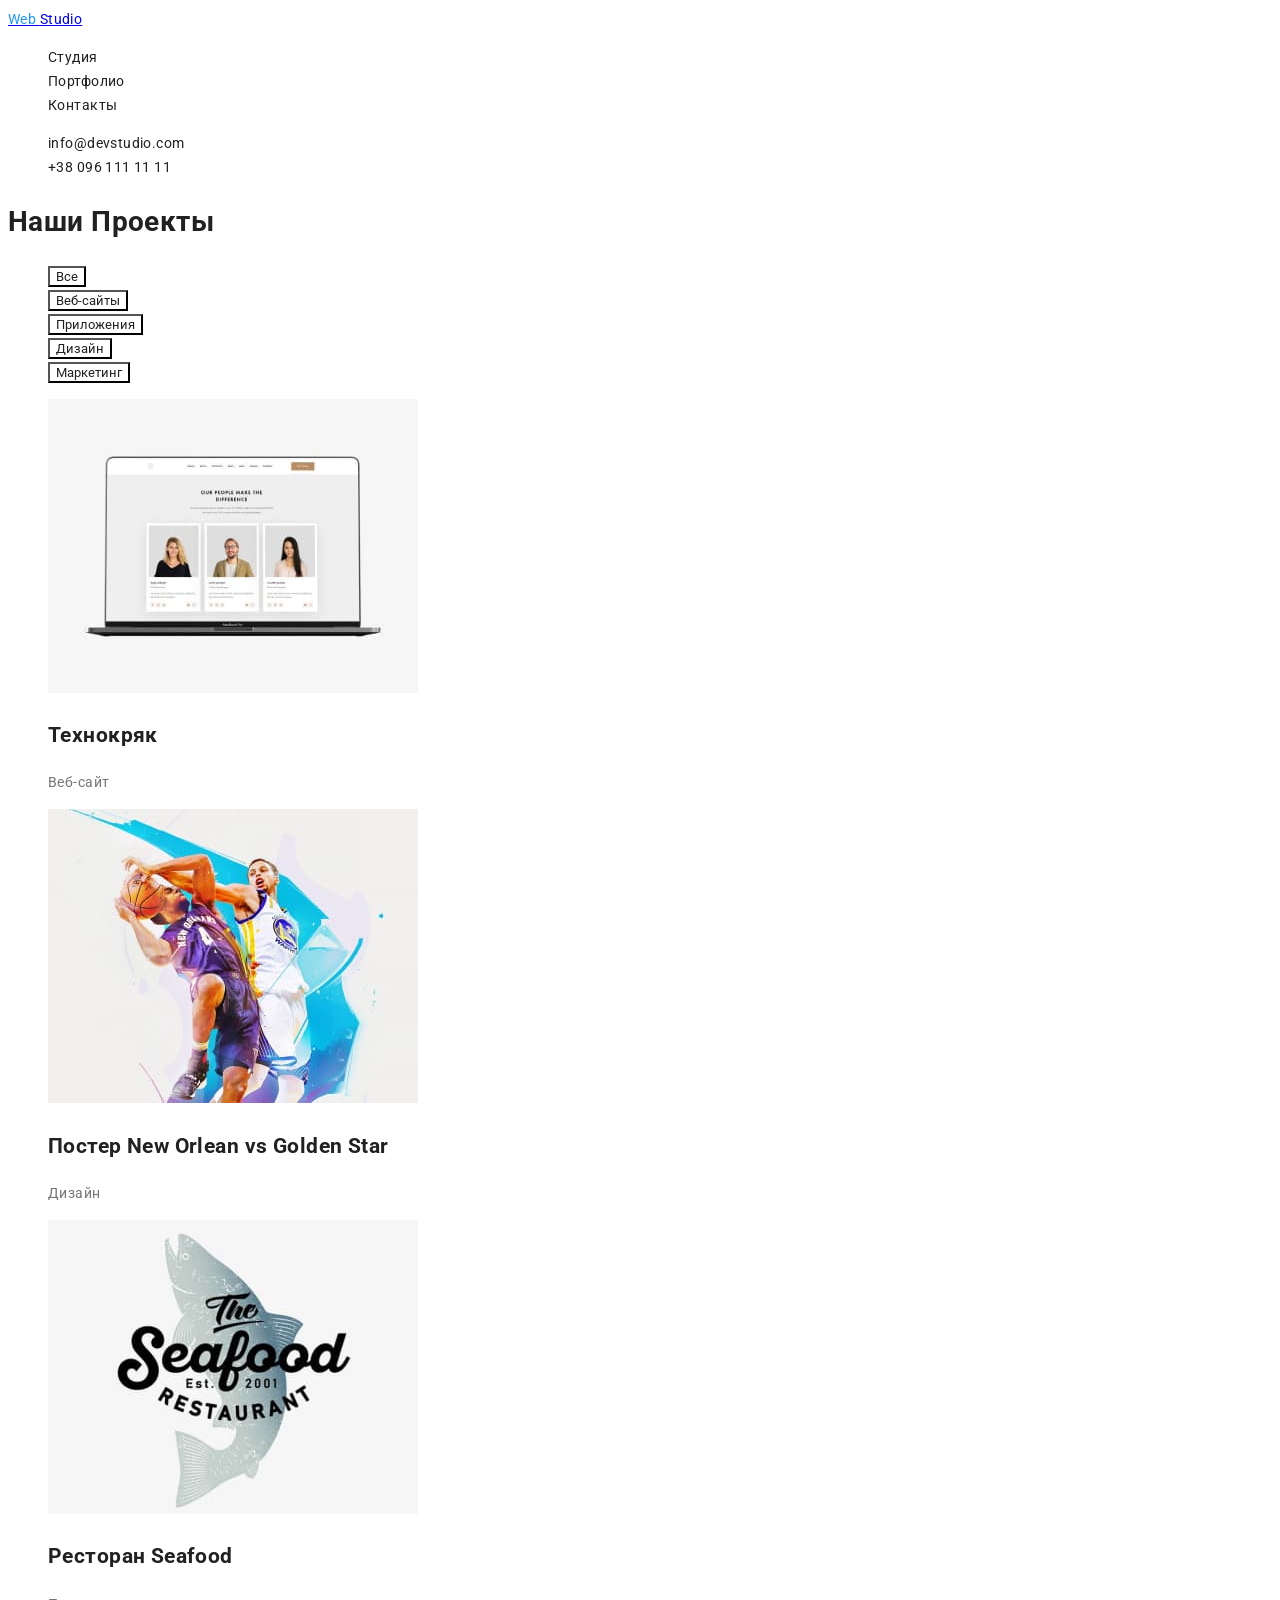
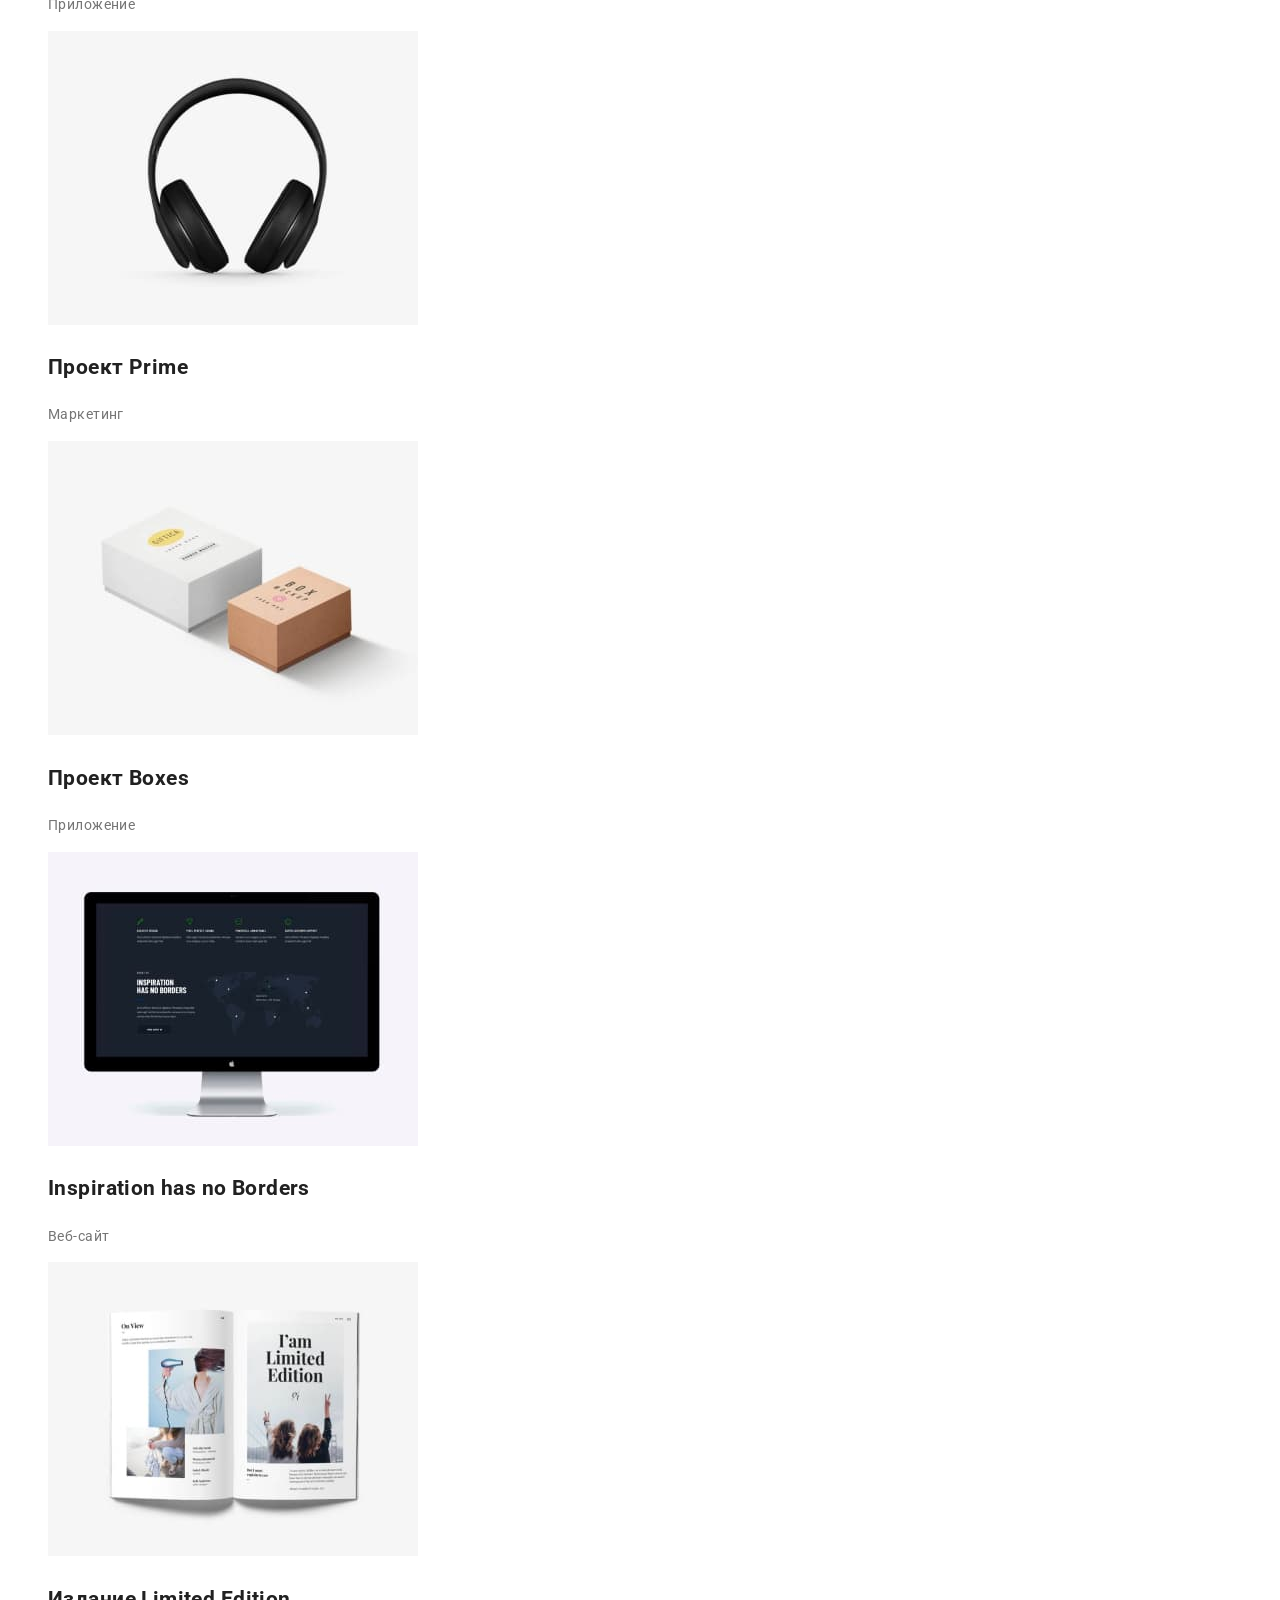
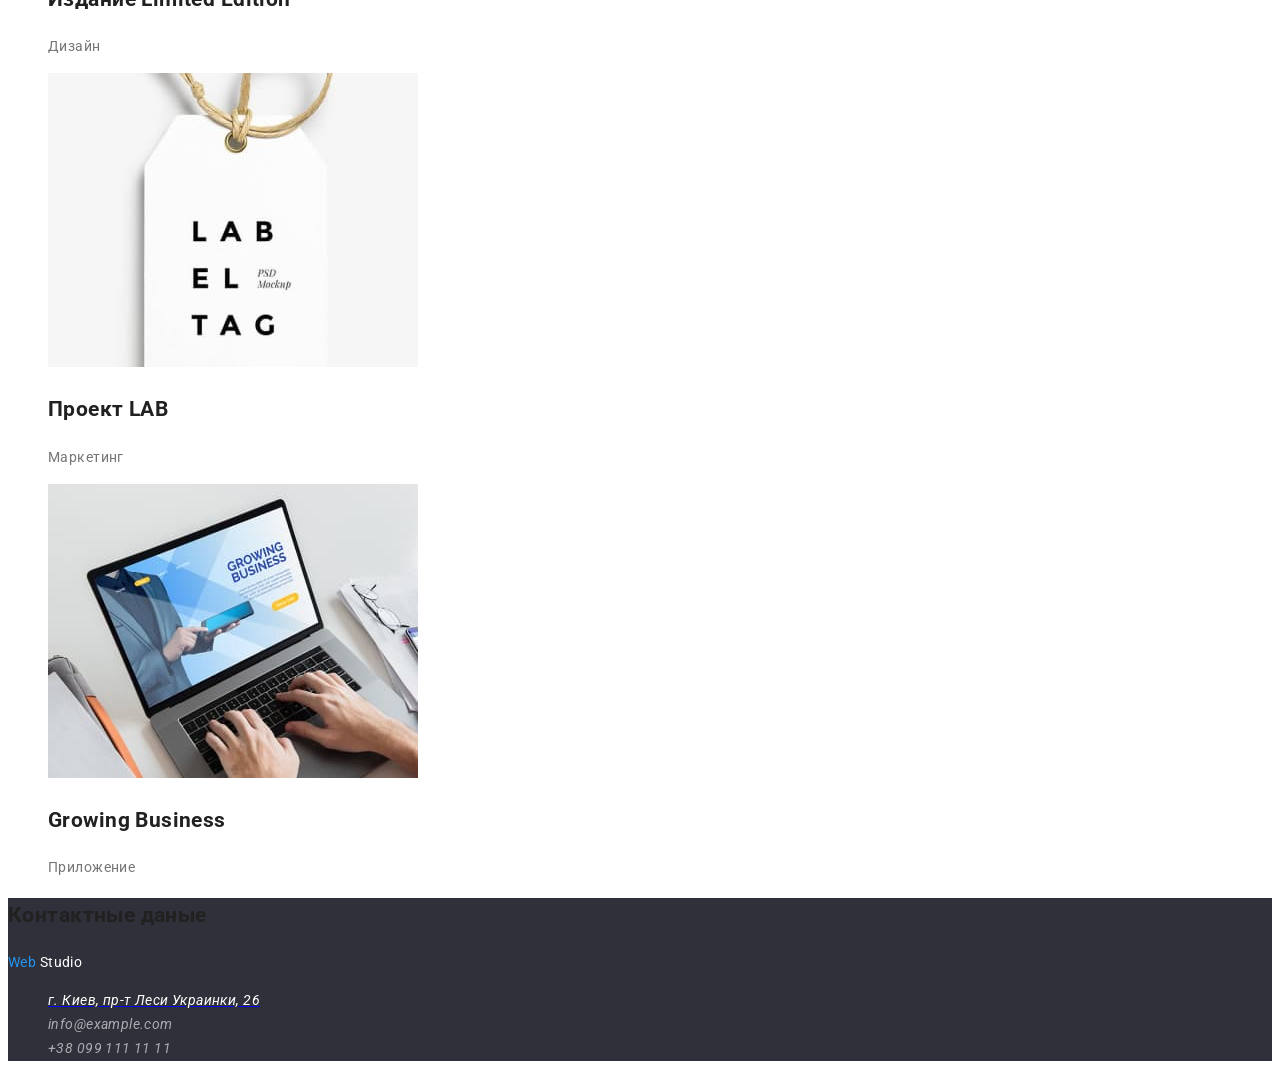
==== portfolio.html @ a2b7ab71 "дз 2" ====
<!DOCTYPE html>
<html lang="ru">
<head>
    <meta charset="UTF-8">
    <meta http-equiv="X-UA-Compatible" content="IE=edge">
    <meta name="viewport" content="width=device-width, initial-scale=1.0">
    <title>portfolio</title>
    <link rel="preconnect" href="https://fonts.googleapis.com">
    <link rel="preconnect" href="https://fonts.gstatic.com" crossorigin>
    <link href="https://fonts.googleapis.com/css2?family=Raleway:wght@700&family=Roboto:wght@400;500;700;900&display=swap" rel="stylesheet">   
    <link rel="stylesheet" href="./css/style.css">
</head>
<body>
    <header class="heder">
        <nav>
            <a class="logo" href="index.html"> <span class="logo-word"> Web </span>Studio</a>

           
                <ul class="list">
                    <li> <a href="index.html" class="link">Студия</a> </li>
                    <li> <a href="portfolio.html" class="link">Портфолио</a></li>
                    <li> <a href=" "class="link">Контакты</a></li>
                </ul>
           
        </nav>
     
            <ul class="list">
                <li><a href="mailto:info@devstudio.com" class="link">info@devstudio.com</a></li>
                <li><a href="tel:+380961111111" class="link">+38 096 111 11 11</a></li>
            </ul>
       

    </header>
    <main>
        <h1 class="section-title">Наши Проекты</h1>
        <ul class="project">
            <li><button type="button" class="button">Все</button></li>
            <li><button type="button" class="button">Веб-сайты</button></li>
            <li><button type="button" class="button">Приложения</button></li>
            <li><button type="button" class="button">Дизайн</button></li>
            <li><button type="button" class="button">Маркетинг</button></li>
        </ul>
        <ul>
            <li>
                <img src="./imige/potfolioimg (1).jpg" width="370px" alt="профили трёх сотрудников комрании на мониторе">
                <h2 class="title">
                    Технокряк
                </h2>
                <p>
                    Веб-сайт
                </p>
            </li>
            <li>
                <img src="./imige/potfolioimg (2).jpg" width="370px" alt="два баскетболиста с мячом">
                <h2 class="title">
                    Постер New Orlean vs Golden Star
                </h2 class="title">
                <p>
                    Дизайн
                </p>
            </li>
            <li> 
                <img src="./imige/potfolioimg (3).jpg" width="370px" alt="рыба с надписью на ней The Seafod Restaraunt">
                <h2 class="title">
                    Ресторан Seafood
                </h2>
                <p>
                    Приложение
                </p>
            </li>
            <li> 
                <img src="./imige/potfolioimg (4).jpg" width="370px" alt="наушники"> 
                <h2 class="title">
                    Проект Prime
                </h2>
                <p>
                    Маркетинг 
                </p>
            </li>
            <li>
                <img src="./imige/potfolioimg (5).jpg" width="370px" alt="две картонные коробки">
                <h2 class="title">
                    Проект Boxes
                </h2>
                <p>
                    Приложение
                </p>
            </li>
            <li>
                <img src="./imige/potfolioimg (6).jpg" width="370px" alt="страница сайта Inspiration has no Borders">
                <h2 class="title">
                    Inspiration has no Borders
                </h2>
                <p>
                    Веб-сайт
                </p>
            </li>
            <li>
                <img src="./imige/potfolioimg (7).jpg" width="370px" alt="раскрытая книга">
                <h2 class="title">
                    Издание Limited Edition
                </h2>
                <p>
                    Дизайн
                </p>
            </li>
            <li>
                <img src="./imige/potfolioimg (8).jpg" width="370px" alt="бейдж с надписью LAB EL TEB">
                <h2 class="title">
                    Проект LAB
                </h2>
                <p>
                    Маркетинг
                </p>
            </li>
            <li>
                <img src="./imige/potfolioimg (9).jpg" width="370px" alt="открытое на net book Приложение Growing Business">
                <h2 class="title">
                    Growing Business
                </h2 >
                <p>
                    Приложение
                </p>
            </li>
        </ul>
        
    </main>
    <footer class="footer">
        <section>
            <h2 class="section-title">Контактные даные </h2>
            <a href="index.html" class="logo"> <span class="logo-word">Web</span> Studio</a>
            <address>
                <ul class="address-list">
                    <li>
                        <a href="https://www.google.com/maps/place/%D0%B1%D1%83%D0%BB.+%D0%9B%D0%B5%D1%81%D0%B8+%D0%A3%D0%BA%D1%80%D0%B0%D0%B8%D0%BD%D0%BA%D0%B8,+26,+%D0%9A%D0%B8%D0%B5%D0%B2,+02000/@50.4262118,30.5360923,17.5z/data=!4m5!3m4!1s0x40d4cf0e033ecbe9:0x57a4dffefec77da0!8m2!3d50.4265807!4d30.5383858"> <span class="address">г. Киев, пр-т Леси Украинки, 26</span> </a>
                    </li>
                    <li>
                        <a href="mailto:info@example.com" class="link">info@example.com</a>
                    </li>
                    <li>
                        <a href="tel:+380991111111" class="link">+38 099 111 11 11</a>
                    </li>
                </ul>
            </address>
        </section>
    </footer>
</body>
</html>
---- css/style.css ----
:root{
    --primory-text-color:  #757575;
    --secondary-text-color: #212121;
    --accent-color: #2196F3;
    --ccolor-withe: #ffffff;
    --logo-color: #000000;
}
body{
    background-color: var(--ccolor-withe);
    color: var(--primory-text-color);
    font-family: roboto, sans-serif;
    letter-spacing: 0.03em;
    font-size: 14px;
    line-height: 1.71;
    
}
button{ font-family: inherit;}
ul{
    list-style: none;
}
.header .logo{
    color: var(--logo-color);
    text-decoration: none;
}
.logo-word{
    color: var(--accent-color);
}
.list .link{
    color: var(--secondary-text-color);
    text-decoration: none;
}.list .link:hover, .list .link:focus{
    color: var(--accent-color);
}
.hero-title{
    color: var(--ccolor-withe);
    /* времено фон */
    background-color: 
    #2F303A;
}
.button{
    color: var(--ccolor-withe);
    background-color: var(--accent-color);
    button{ font-family: inherit;}
}
.section-title{
    color: var(--secondary-text-color);
}
.title{
    color: var(--secondary-text-color);
}
.comand{
    background-color: #F5F4FA;
}
.footer{
    background-color: #2F303A;
}
.footer .logo{
    color: var(--ccolor-withe);
    text-decoration: none;
}
.address{
    color: var(--ccolor-withe);
}
.address-list .link{ 
    color: rgba(255, 255, 255, 0.6);
    text-decoration: none;
}
.project .button{
    font-family: inherit;
    color: var(--secondary-text-color);
    background-color: var(--ccolor-withe);
    
}
.project .button:hover, .project .button:focus{
    color: var(--ccolor-withe);
    background-color: var(--accent-color);
}
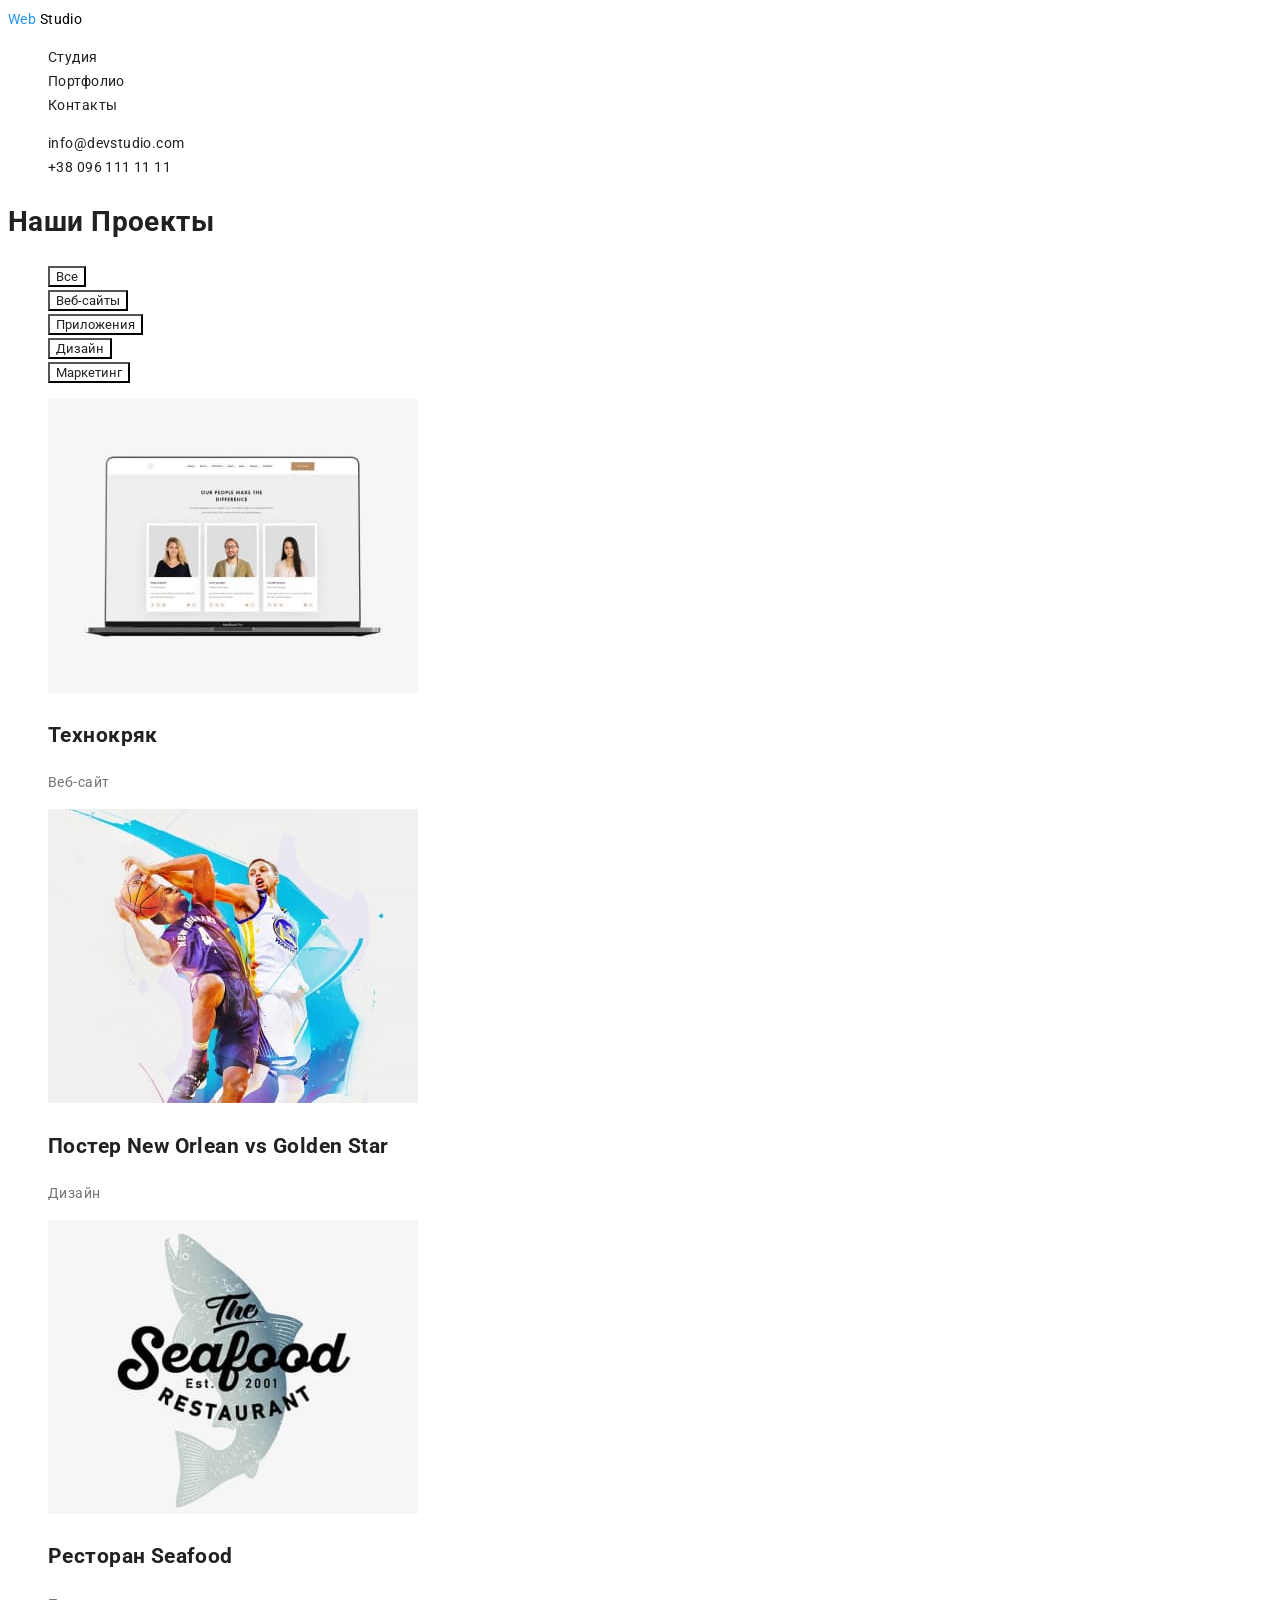
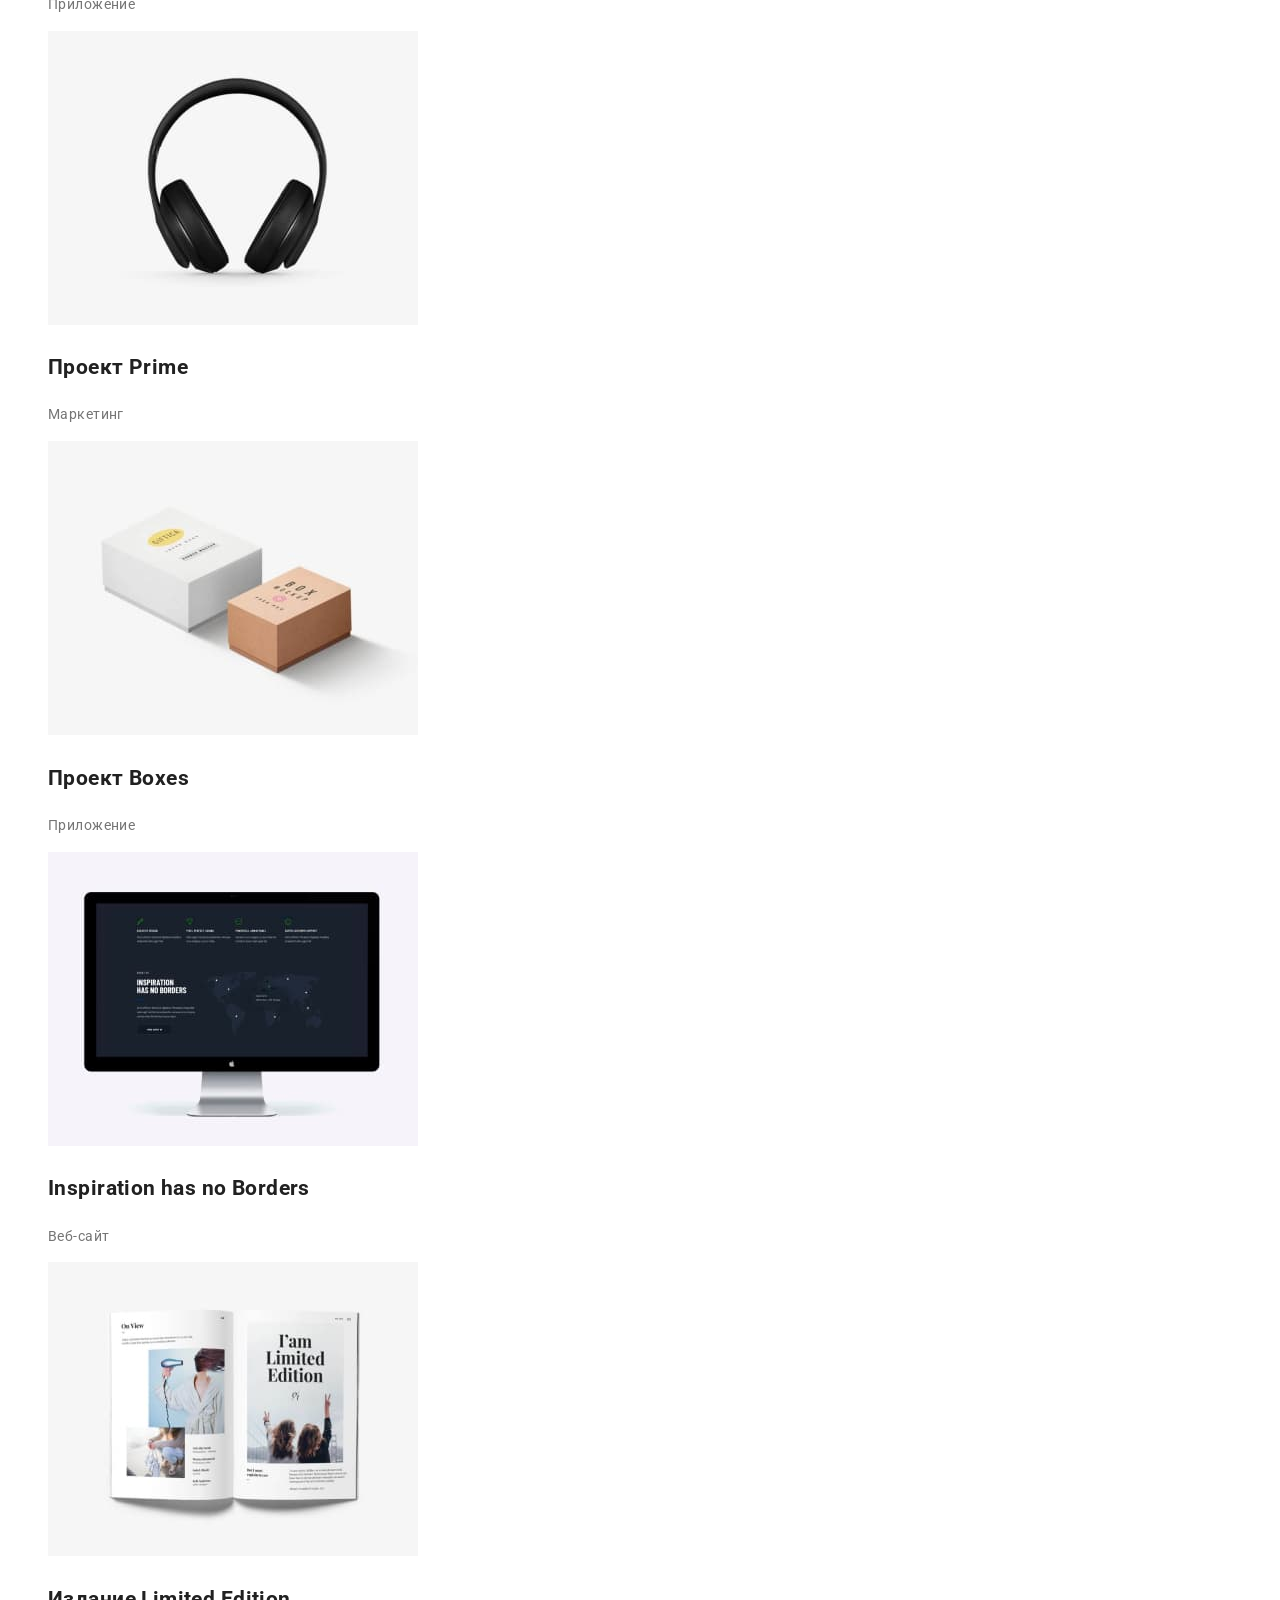
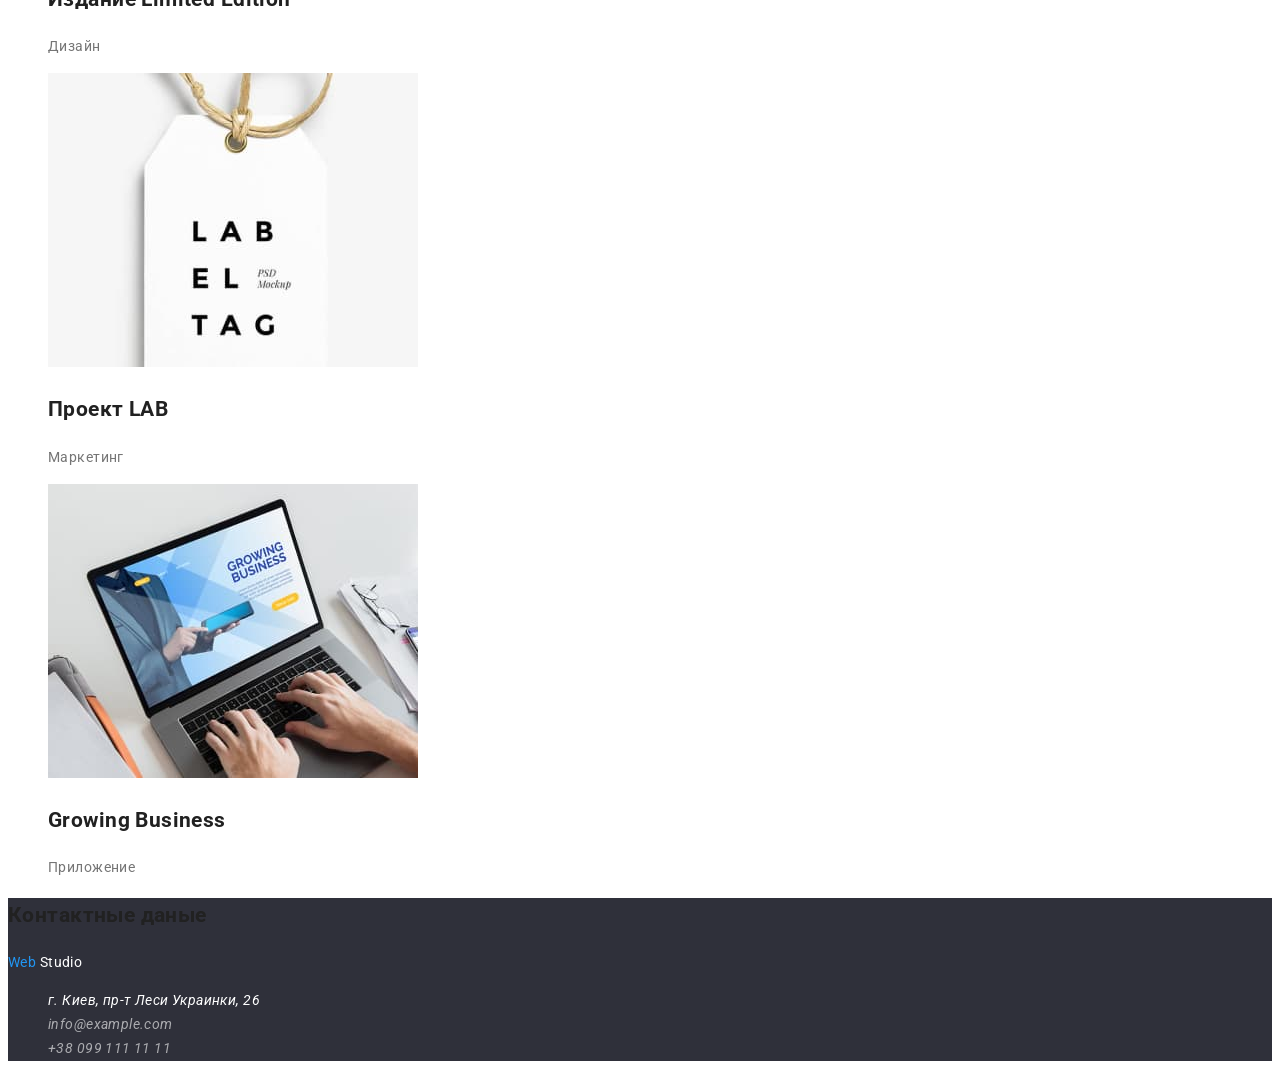
==== commit 6db0a350: "применение селекторов класса и цвета" ====
--- a/portfolio.html
+++ b/portfolio.html
@@ -11,25 +11,25 @@
     <link rel="stylesheet" href="./css/style.css">
 </head>
 <body>
-    <header class="heder">
+    <header class="header">
         <nav>
-            <a class="logo" href="index.html"> <span class="logo-word"> Web </span>Studio</a>
-
-           
-                <ul class="list">
-                    <li> <a href="index.html" class="link">Студия</a> </li>
-                    <li> <a href="portfolio.html" class="link">Портфолио</a></li>
-                    <li> <a href=" "class="link">Контакты</a></li>
-                </ul>
-           
-        </nav>
+        <a href="index.html" class="logo" > <span class="logo-word"> Web </span>Studio</a>
+   
+        
+            <ul class="list">
+                <li> <a href="index.html" class="link">Студия</a> </li>
+                <li> <a href="portfolio.html" class="link">Портфолио</a></li>
+                <li> <a href="" class="link">Контакты</a></li>
+            </ul>         
      
+    </nav>
+        
             <ul class="list">
-                <li><a href="mailto:info@devstudio.com" class="link">info@devstudio.com</a></li>
-                <li><a href="tel:+380961111111" class="link">+38 096 111 11 11</a></li>
-            </ul>
-       
-
+                <li><a href="" class="link">info@devstudio.com</a></li>
+                <li><a href="" class="link">+38 096 111 11 11</a></li>
+            </ul>                        
+    
+          
     </header>
     <main>
         <h1 class="section-title">Наши Проекты</h1>
@@ -42,7 +42,7 @@
         </ul>
         <ul>
             <li>
-                <img src="./imige/potfolioimg (1).jpg" width="370px" alt="профили трёх сотрудников комрании на мониторе">
+                <img src="./imige/potfolioimg(1).jpg" width="370" alt="профили трёх сотрудников комрании на мониторе">
                 <h2 class="title">
                     Технокряк
                 </h2>
@@ -51,16 +51,16 @@
                 </p>
             </li>
             <li>
-                <img src="./imige/potfolioimg (2).jpg" width="370px" alt="два баскетболиста с мячом">
+                <img src="./imige/potfolioimg(2).jpg" width="370" alt="два баскетболиста с мячом">
                 <h2 class="title">
                     Постер New Orlean vs Golden Star
-                </h2 class="title">
+                </h2>
                 <p>
                     Дизайн
                 </p>
             </li>
             <li> 
-                <img src="./imige/potfolioimg (3).jpg" width="370px" alt="рыба с надписью на ней The Seafod Restaraunt">
+                <img src="./imige/potfolioimg(3).jpg" width="370" alt="рыба с надписью на ней The Seafod Restaraunt">
                 <h2 class="title">
                     Ресторан Seafood
                 </h2>
@@ -69,7 +69,7 @@
                 </p>
             </li>
             <li> 
-                <img src="./imige/potfolioimg (4).jpg" width="370px" alt="наушники"> 
+                <img src="./imige/potfolioimg(4).jpg" width="370" alt="наушники"> 
                 <h2 class="title">
                     Проект Prime
                 </h2>
@@ -78,7 +78,7 @@
                 </p>
             </li>
             <li>
-                <img src="./imige/potfolioimg (5).jpg" width="370px" alt="две картонные коробки">
+                <img src="./imige/potfolioimg(5).jpg" width="370" alt="две картонные коробки">
                 <h2 class="title">
                     Проект Boxes
                 </h2>
@@ -87,7 +87,7 @@
                 </p>
             </li>
             <li>
-                <img src="./imige/potfolioimg (6).jpg" width="370px" alt="страница сайта Inspiration has no Borders">
+                <img src="./imige/potfolioimg(6).jpg" width="370" alt="страница сайта Inspiration has no Borders">
                 <h2 class="title">
                     Inspiration has no Borders
                 </h2>
@@ -96,7 +96,7 @@
                 </p>
             </li>
             <li>
-                <img src="./imige/potfolioimg (7).jpg" width="370px" alt="раскрытая книга">
+                <img src="./imige/potfolioimg(7).jpg"width="370"alt="раскрытая книга">
                 <h2 class="title">
                     Издание Limited Edition
                 </h2>
@@ -105,7 +105,7 @@
                 </p>
             </li>
             <li>
-                <img src="./imige/potfolioimg (8).jpg" width="370px" alt="бейдж с надписью LAB EL TEB">
+                <img src="./imige/potfolioimg(8).jpg" width="370" alt="бейдж с надписью LAB EL TEB">
                 <h2 class="title">
                     Проект LAB
                 </h2>
@@ -114,7 +114,7 @@
                 </p>
             </li>
             <li>
-                <img src="./imige/potfolioimg (9).jpg" width="370px" alt="открытое на net book Приложение Growing Business">
+                <img src="./imige/potfolioimg(9).jpg" width="370" alt="открытое на net book Приложение Growing Business">
                 <h2 class="title">
                     Growing Business
                 </h2 >
@@ -126,23 +126,24 @@
         
     </main>
     <footer class="footer">
-        <section>
-            <h2 class="section-title">Контактные даные </h2>
-            <a href="index.html" class="logo"> <span class="logo-word">Web</span> Studio</a>
-            <address>
-                <ul class="address-list">
-                    <li>
-                        <a href="https://www.google.com/maps/place/%D0%B1%D1%83%D0%BB.+%D0%9B%D0%B5%D1%81%D0%B8+%D0%A3%D0%BA%D1%80%D0%B0%D0%B8%D0%BD%D0%BA%D0%B8,+26,+%D0%9A%D0%B8%D0%B5%D0%B2,+02000/@50.4262118,30.5360923,17.5z/data=!4m5!3m4!1s0x40d4cf0e033ecbe9:0x57a4dffefec77da0!8m2!3d50.4265807!4d30.5383858"> <span class="address">г. Киев, пр-т Леси Украинки, 26</span> </a>
-                    </li>
-                    <li>
-                        <a href="mailto:info@example.com" class="link">info@example.com</a>
-                    </li>
-                    <li>
-                        <a href="tel:+380991111111" class="link">+38 099 111 11 11</a>
-                    </li>
-                </ul>
-            </address>
-        </section>
-    </footer>
+    <section>
+        <h2 class="section-title">Контактные даные </h2>
+     <a href="index.html" class="logo"> <span class="logo-word">Web</span> Studio</a>
+     <address>
+         <ul class="address-list">
+             <li>
+                <a href="https://www.google.com/maps/place/%D0%B1%D1%83%D0%BB.+%D0%9B%D0%B5%D1%81%D0%B8+%D0%A3%D0%BA%D1%80%D0%B0%D0%B8%D0%BD%D0%BA%D0%B8,+26,+%D0%9A%D0%B8%D0%B5%D0%B2,+02000/@50.4262118,30.5360923,17.5z/data=!4m5!3m4!1s0x40d4cf0e033ecbe9:0x57a4dffefec77da0!8m2!3d50.4265807!4d30.5383858" class="link"><span class="address"> г. Киев, пр-т Леси Украинки, 26</span></a>
+             </li>
+             <li>
+                 <a href="mailto:info@example.com" class="link">info@example.com</a>
+             </li>
+             <li>
+                 <a href="tel:+380991111111" class="link">+38 099 111 11 11</a>
+             </li>
+         </ul>                        
+     </address>
+
+    </section>
+</footer>
 </body>
 </html>
--- a/css/style.css
+++ b/css/style.css
@@ -11,66 +11,80 @@
     font-family: roboto, sans-serif;
     letter-spacing: 0.03em;
     font-size: 14px;
-    line-height: 1.71;
-    
-}
-button{ font-family: inherit;}
-ul{
-    list-style: none;
-}
-.header .logo{
+    line-height: 1.71;}
+
+    ul{ list-style: none;}
+
+    .header .logo{
     color: var(--logo-color);
     text-decoration: none;
 }
+
 .logo-word{
     color: var(--accent-color);
 }
+
 .list .link{
     color: var(--secondary-text-color);
     text-decoration: none;
-}.list .link:hover, .list .link:focus{
+}
+
+.list .link:hover, .list .link:focus{
     color: var(--accent-color);
 }
+
 .hero-title{
     color: var(--ccolor-withe);
     /* времено фон */
     background-color: 
     #2F303A;
 }
+
 .button{
     color: var(--ccolor-withe);
     background-color: var(--accent-color);
-    button{ font-family: inherit;}
+    font-family: inherit;
 }
+
 .section-title{
     color: var(--secondary-text-color);
 }
+
 .title{
     color: var(--secondary-text-color);
 }
+
 .comand{
     background-color: #F5F4FA;
 }
+
 .footer{
     background-color: #2F303A;
 }
+
 .footer .logo{
     color: var(--ccolor-withe);
     text-decoration: none;
 }
+
 .address{
     color: var(--ccolor-withe);
+    
 }
+
 .address-list .link{ 
     color: rgba(255, 255, 255, 0.6);
     text-decoration: none;
 }
+
 .project .button{
     font-family: inherit;
     color: var(--secondary-text-color);
     background-color: var(--ccolor-withe);
+    font-family: inherit;
     
 }
+
 .project .button:hover, .project .button:focus{
     color: var(--ccolor-withe);
     background-color: var(--accent-color);
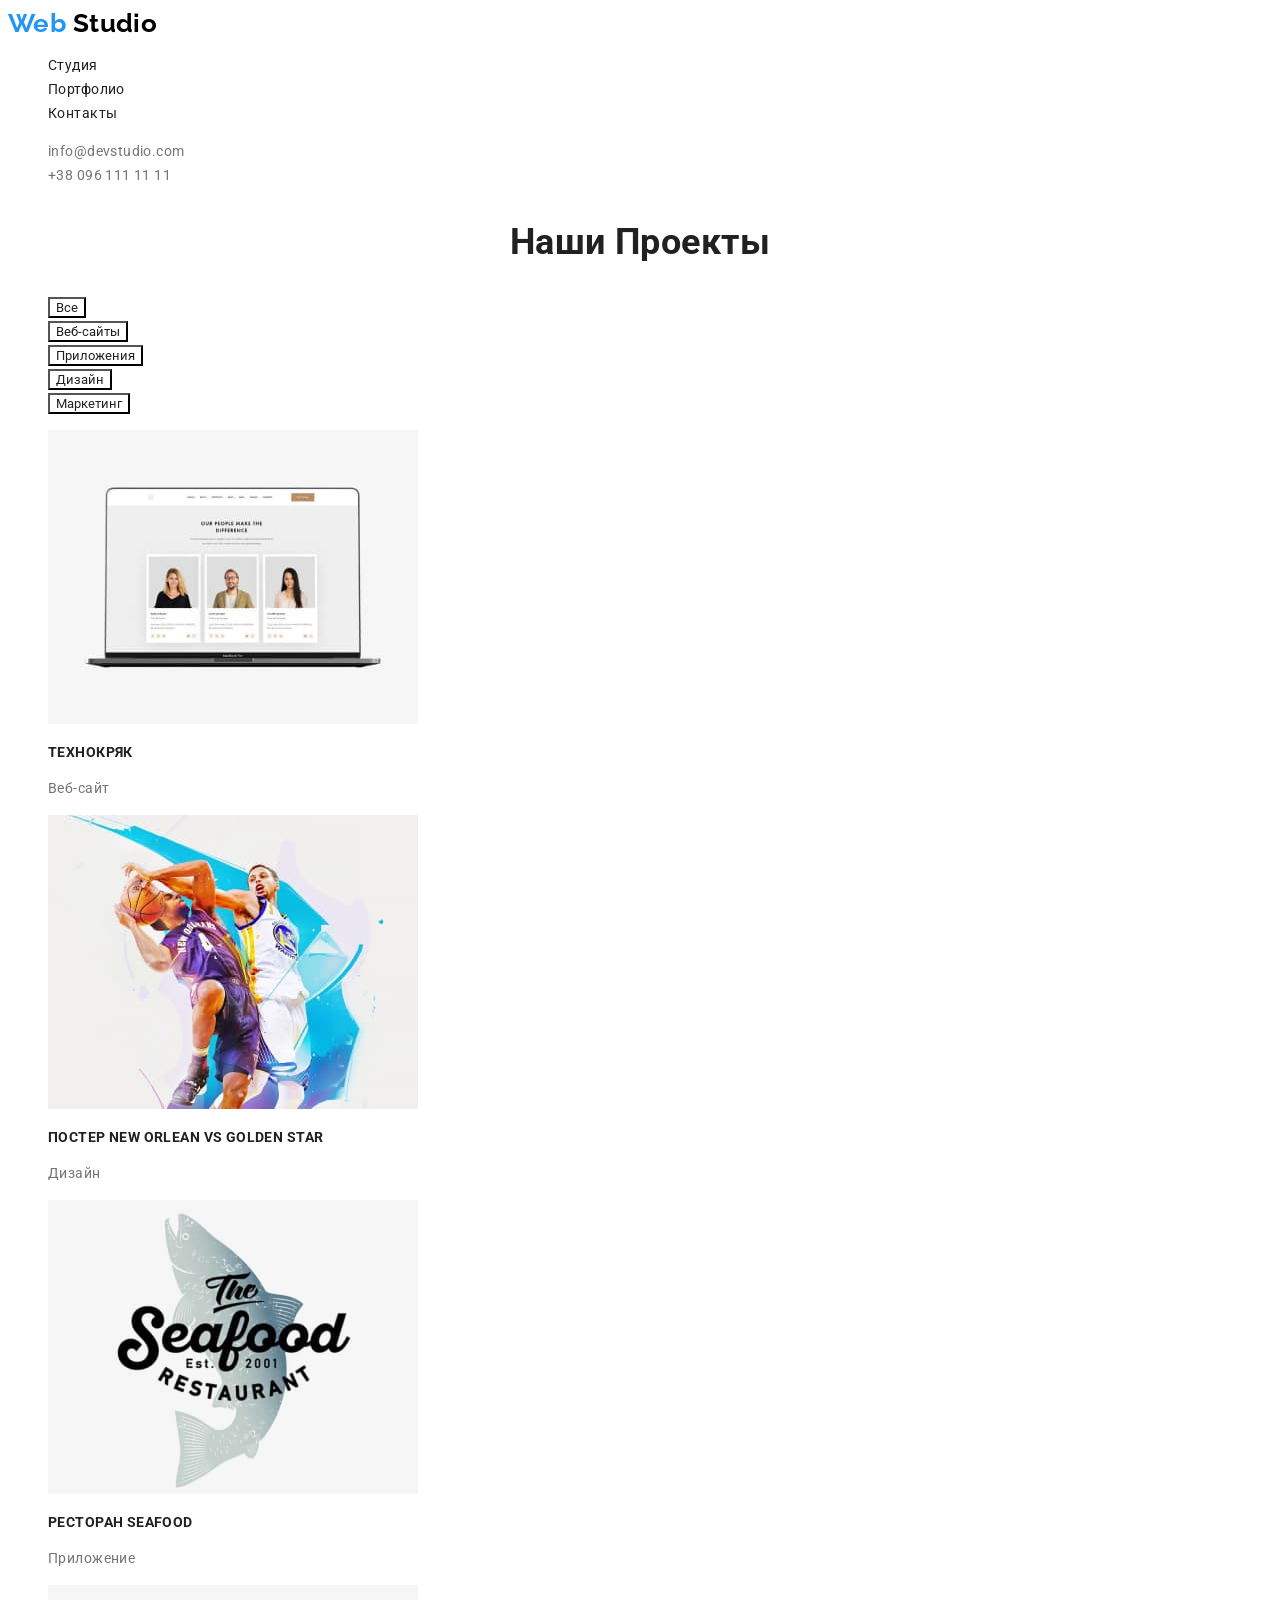
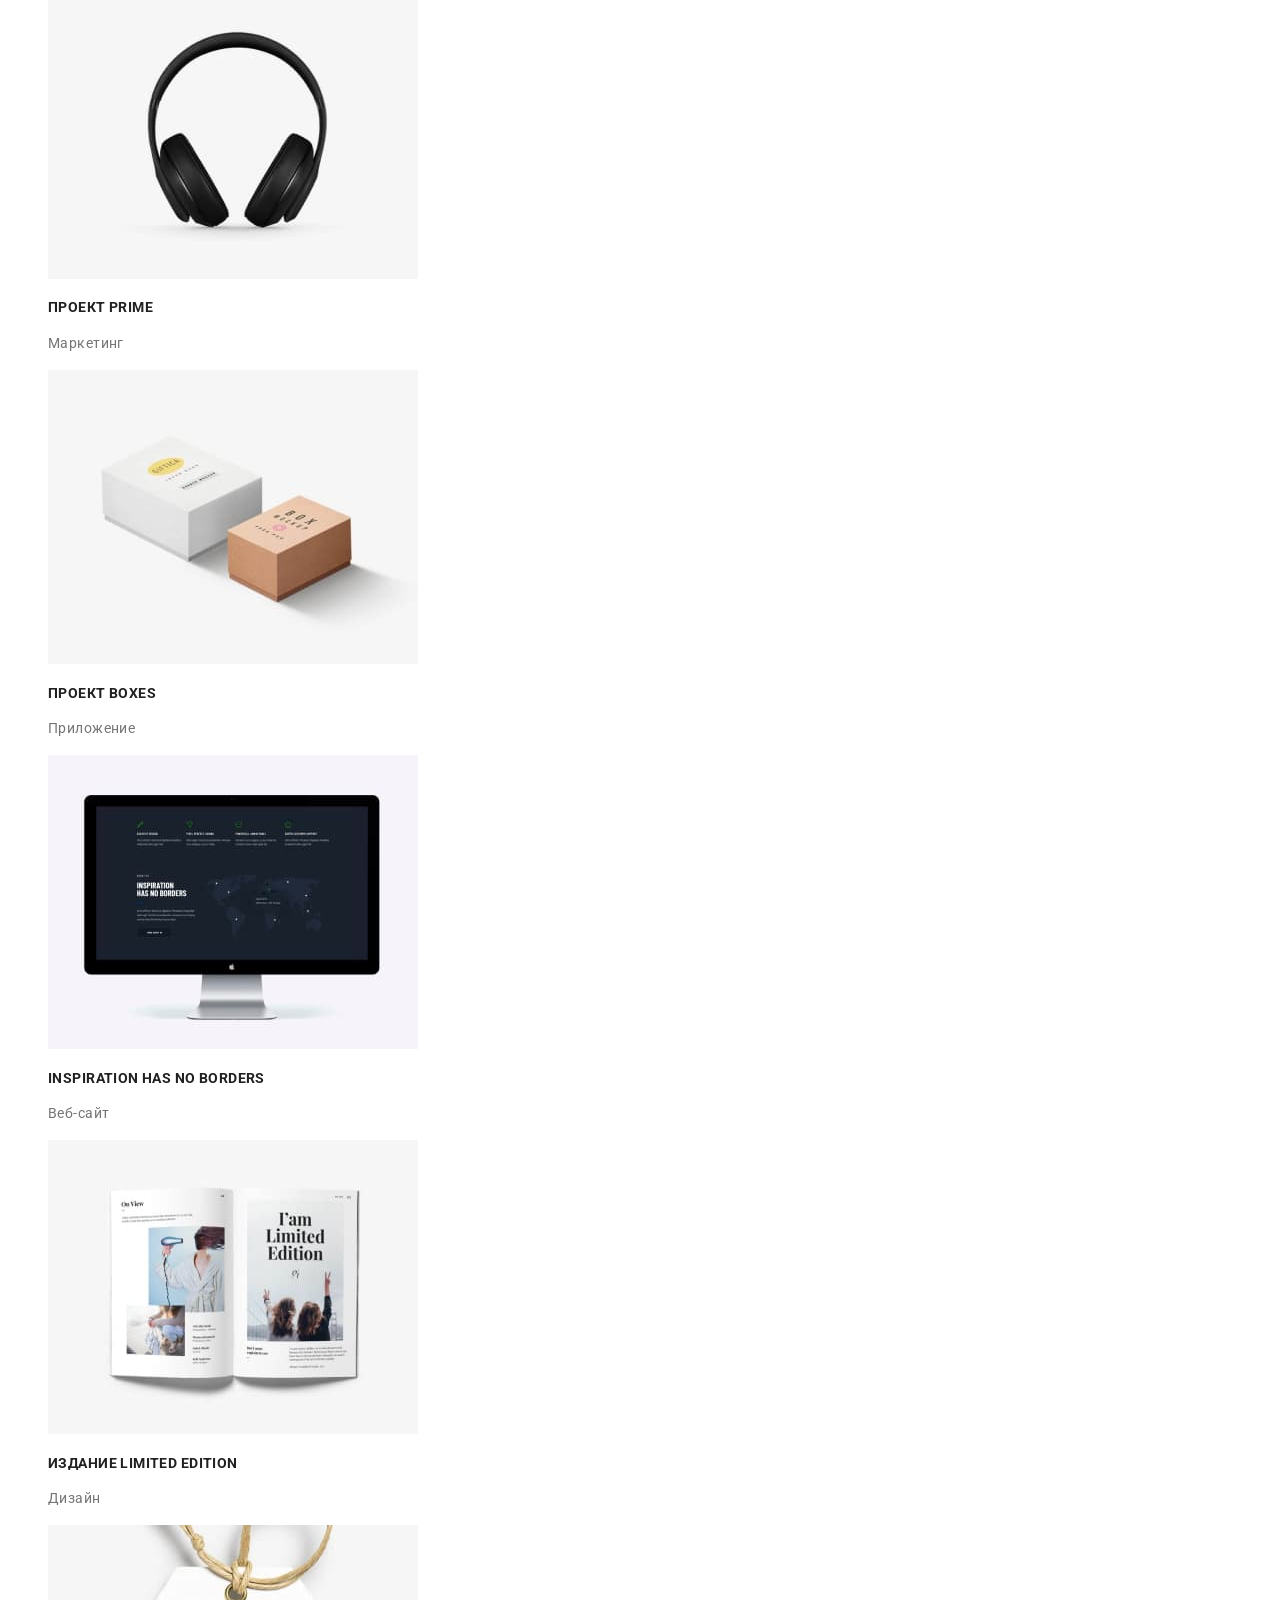
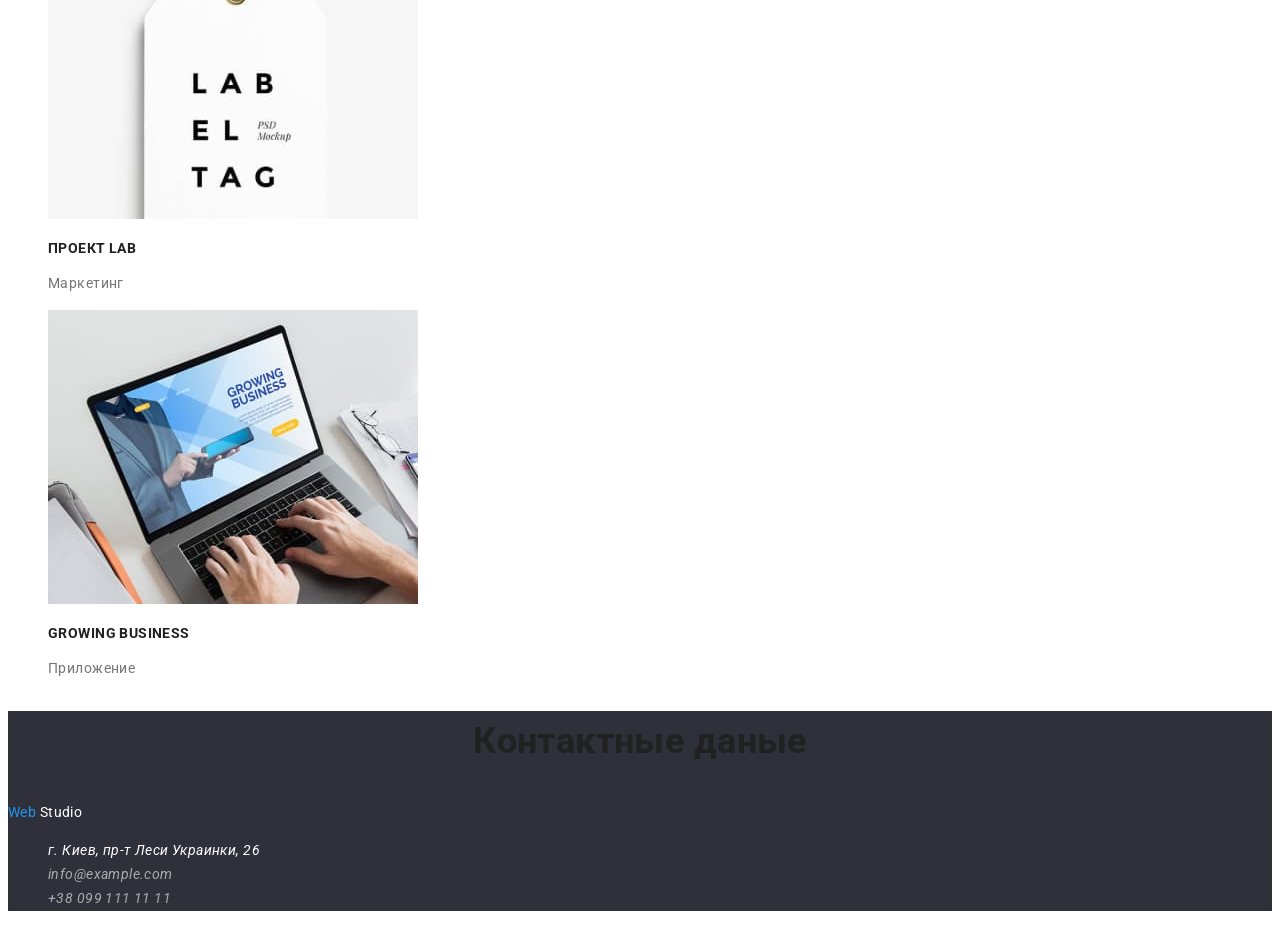
==== commit 1d980c71: "ДЗ 2 23,03" ====
--- a/portfolio.html
+++ b/portfolio.html
@@ -24,9 +24,9 @@
      
     </nav>
         
-            <ul class="list">
-                <li><a href="" class="link">info@devstudio.com</a></li>
-                <li><a href="" class="link">+38 096 111 11 11</a></li>
+            <ul class="contact">
+                <li><a href="mailto:info@devstudio.com" class="link">info@devstudio.com</a></li>
+                <li><a href="tel:+380961111111" class="link">+38 096 111 11 11</a></li>
             </ul>                        
     
           
--- a/css/style.css
+++ b/css/style.css
@@ -9,15 +9,24 @@
     background-color: var(--ccolor-withe);
     color: var(--primory-text-color);
     font-family: roboto, sans-serif;
+    font-style: normal;
+    font-size: 14px;
+    line-height: 1.71;
     letter-spacing: 0.03em;
-    font-size: 14px;
-    line-height: 1.71;}
+}
 
     ul{ list-style: none;}
 
     .header .logo{
     color: var(--logo-color);
     text-decoration: none;
+    font-family: 'Raleway';
+    font-weight: 700;
+    font-size: 26px;
+    line-height: 1.19;
+
+
+
 }
 
 .logo-word{
@@ -33,11 +42,24 @@
     color: var(--accent-color);
 }
 
+.contact .link{
+    color: var(--primory-text-color);
+    text-decoration: none;
+}
+.contact .link:hover, .contact .link:focus{
+    color: var(--accent-color);
+}
+
 .hero-title{
     color: var(--ccolor-withe);
     /* времено фон */
-    background-color: 
-    #2F303A;
+    background-color: #2F303A;
+    font-weight: 900;
+    font-size: 44px;
+    line-height: 1.36;
+    text-align: center;
+    letter-spacing: 0.06em;
+    text-transform: uppercase;
 }
 
 .button{
@@ -48,10 +70,18 @@
 
 .section-title{
     color: var(--secondary-text-color);
+    font-weight: 700;
+    font-size: 36px;
+    line-height: 1.67;
+    text-align: center;
 }
 
 .title{
     color: var(--secondary-text-color);
+    font-weight: 700;
+    font-size: 14px;
+    line-height: 1.4;
+    text-transform: uppercase;
 }
 
 .comand{
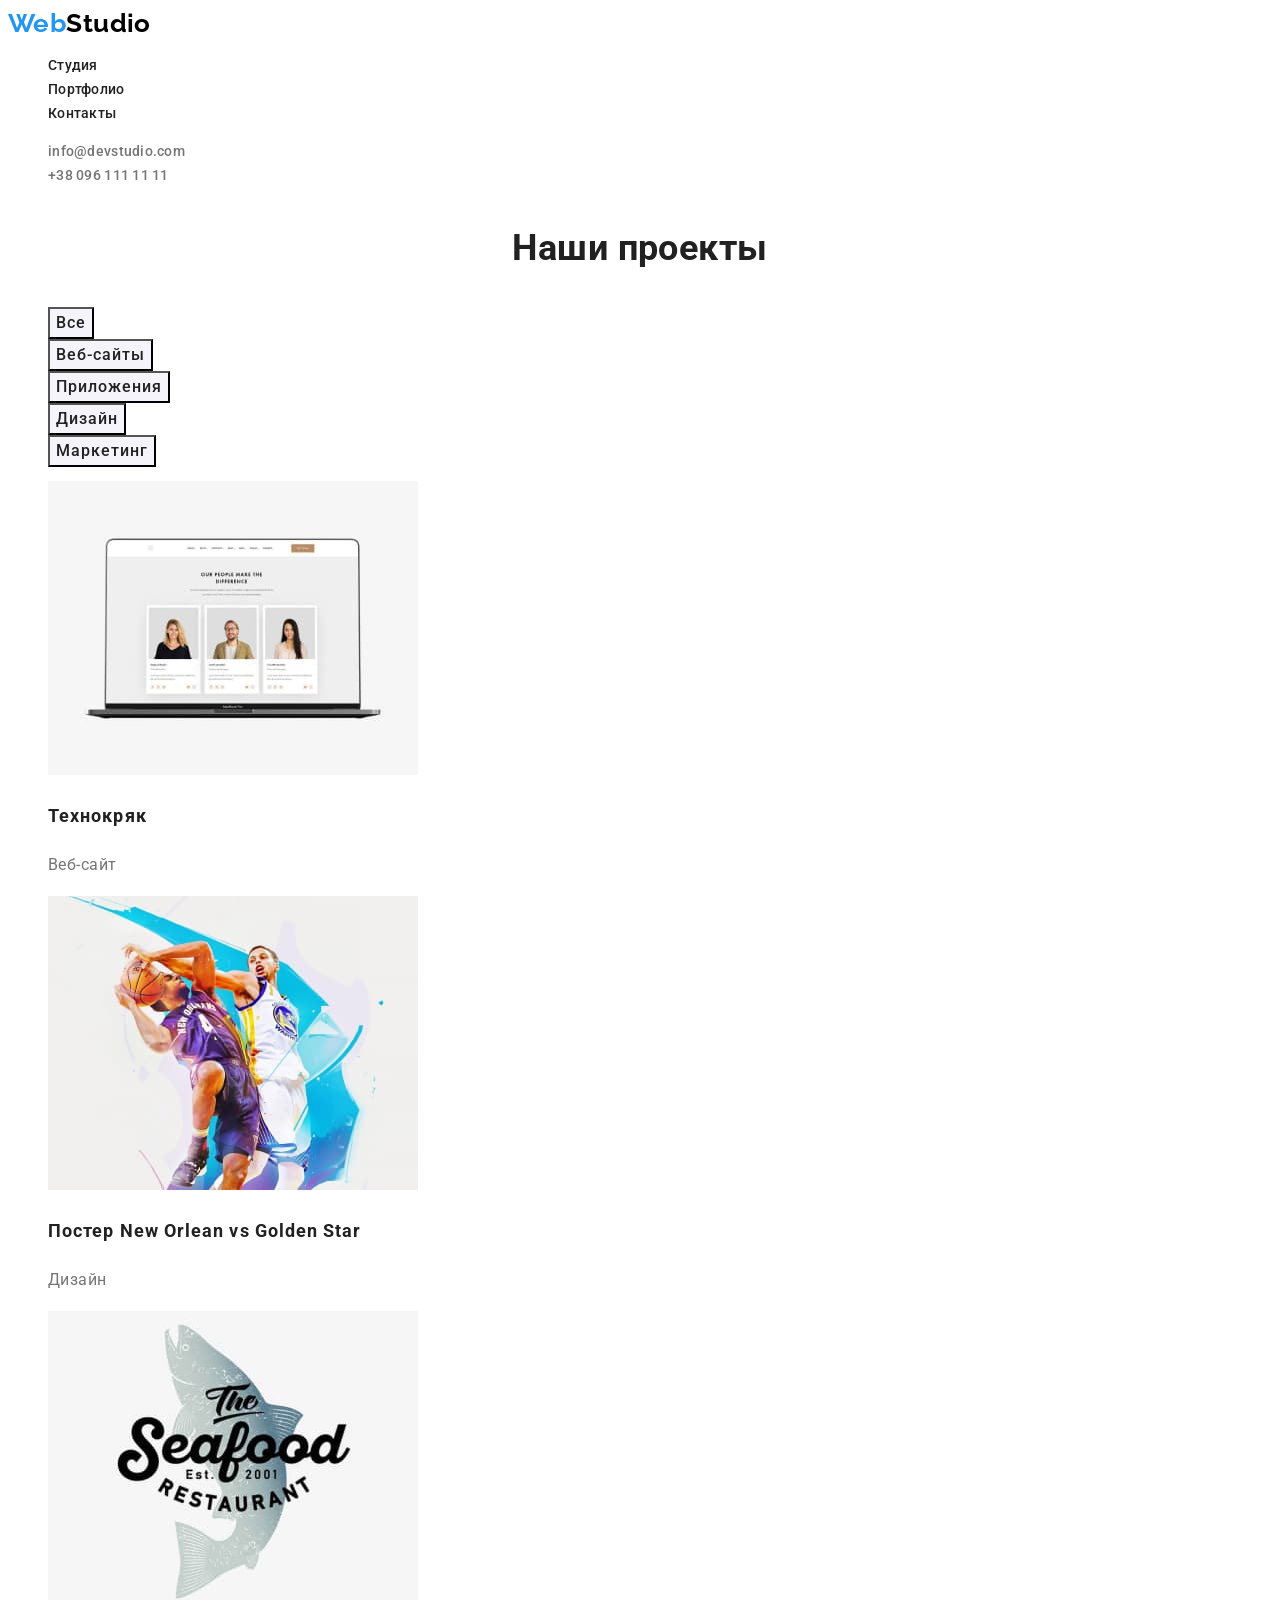
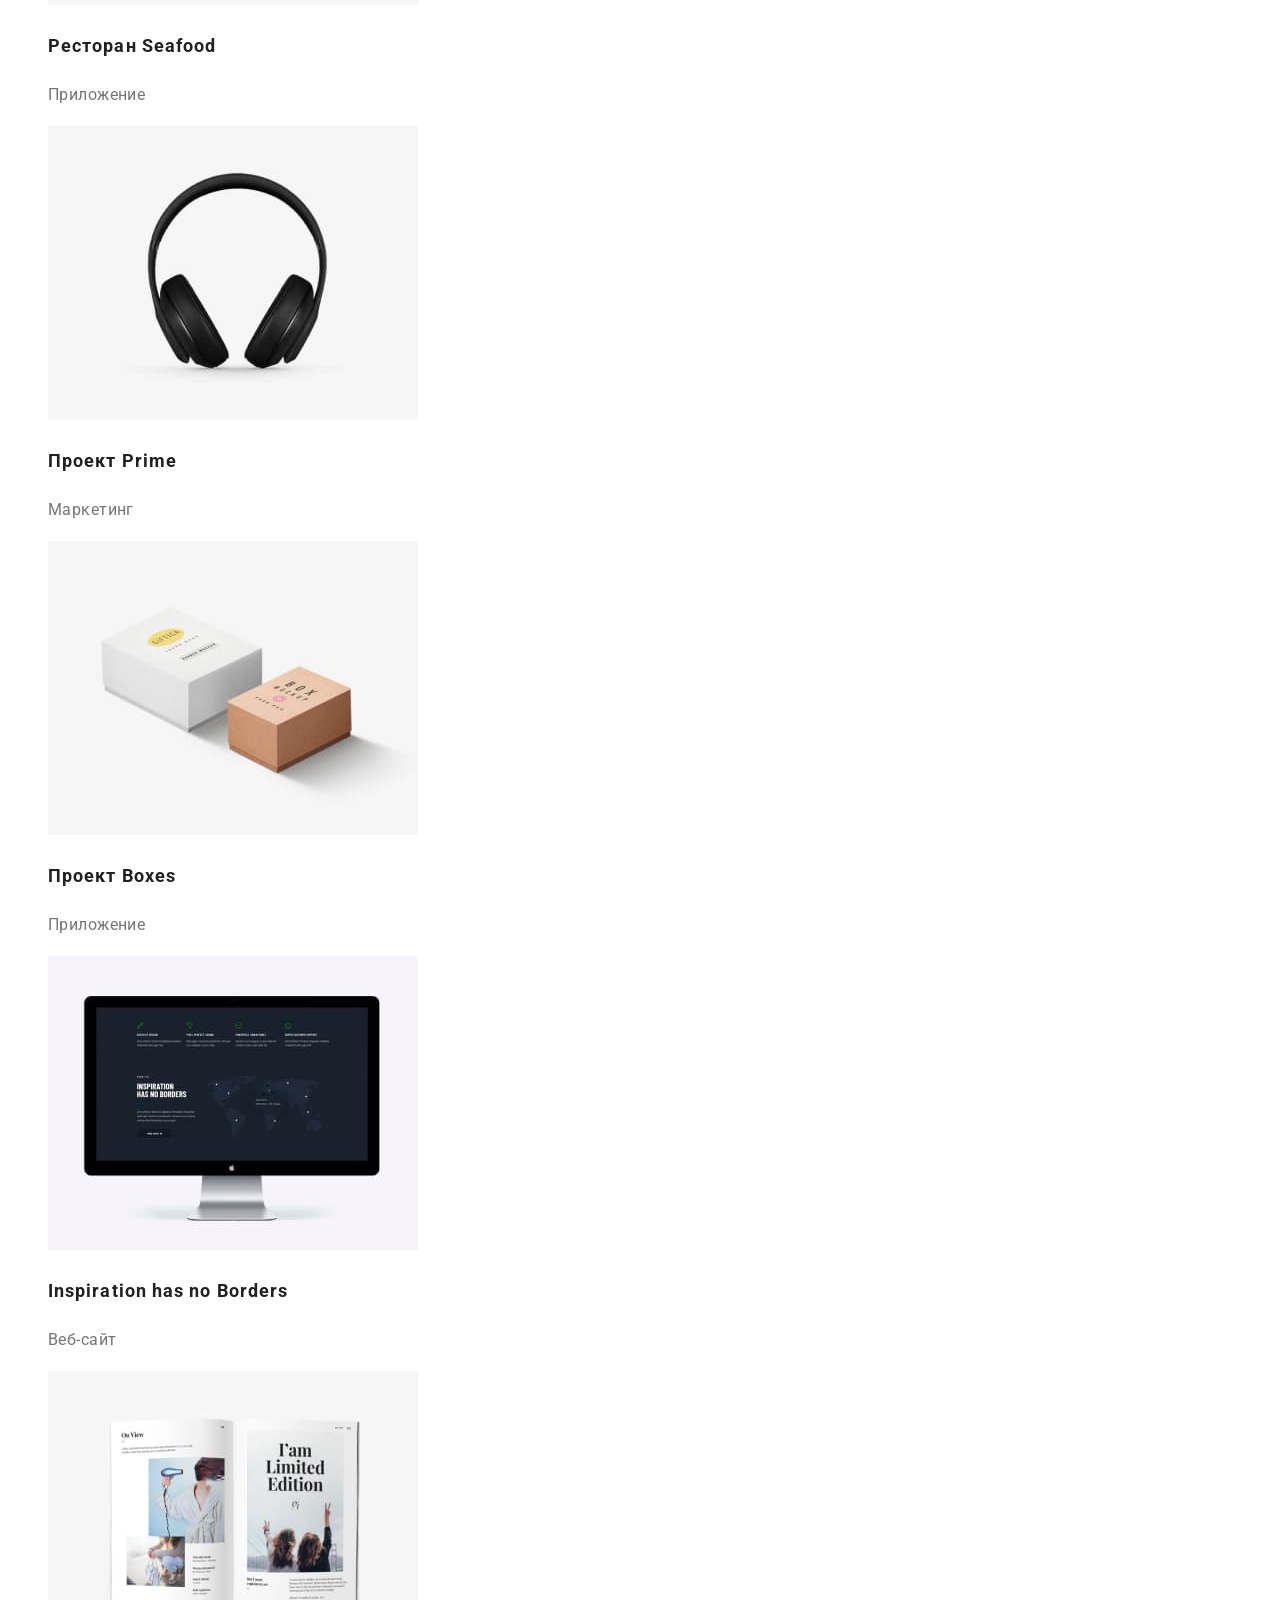
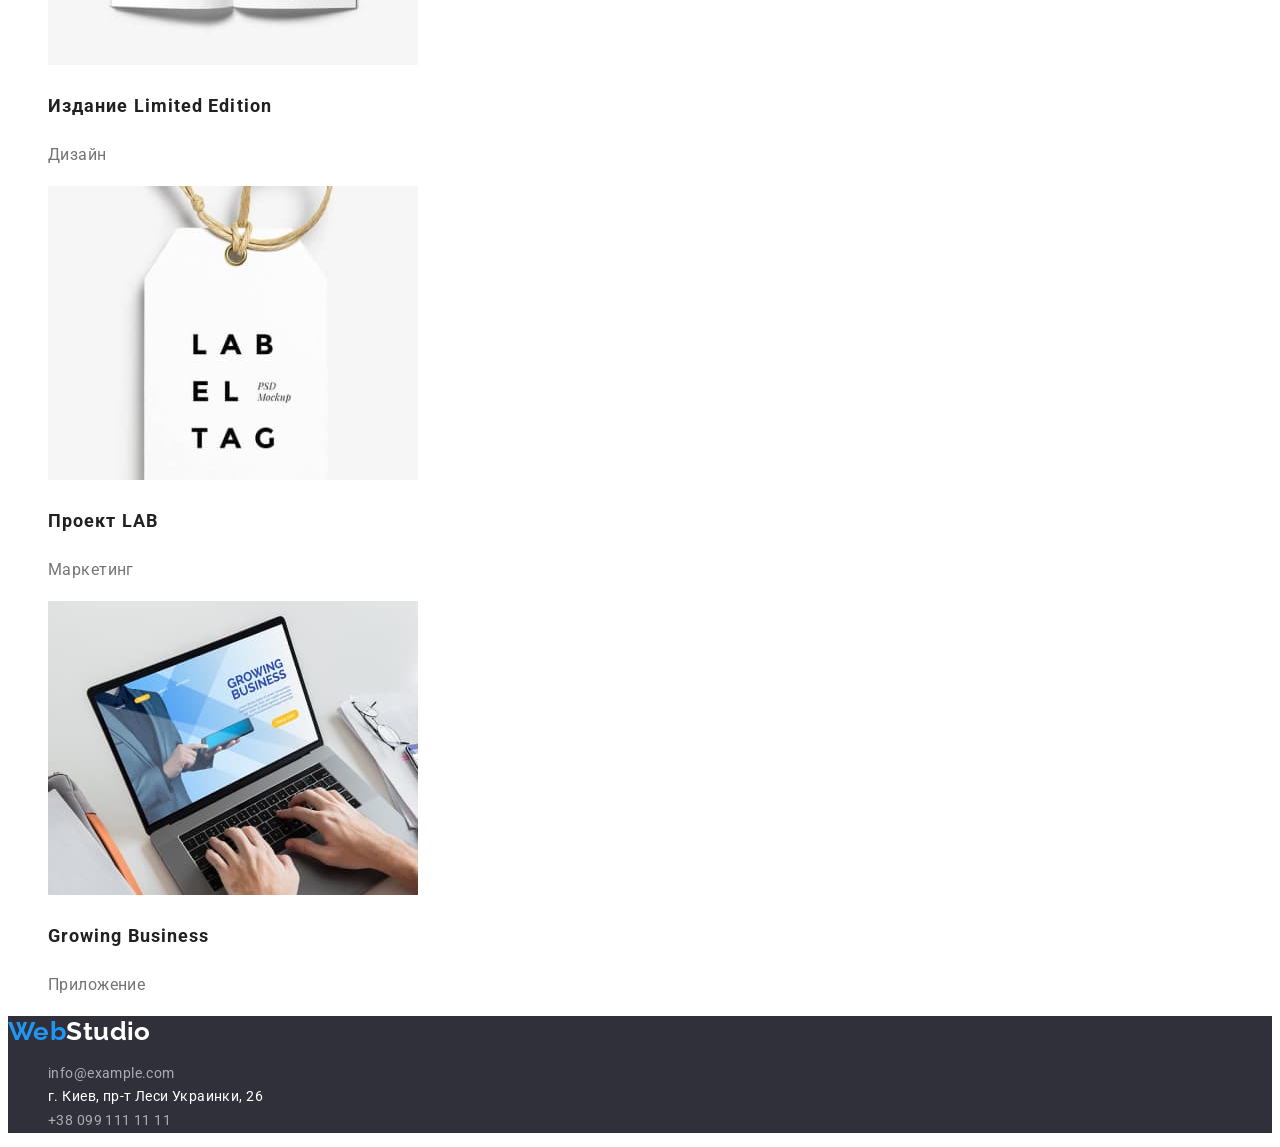
==== commit c6acce2c: "доработка ДЗ2" ====
--- a/portfolio.html
+++ b/portfolio.html
@@ -13,7 +13,7 @@
 <body>
     <header class="header">
         <nav>
-        <a href="index.html" class="logo" > <span class="logo-word"> Web </span>Studio</a>
+        <a href="index.html" class="logo" > <span class="logo-word">Web</span>Studio</a>
    
         
             <ul class="list">
@@ -31,119 +31,114 @@
     
           
     </header>
-    <main>
-        <h1 class="section-title">Наши Проекты</h1>
-        <ul class="project">
-            <li><button type="button" class="button">Все</button></li>
-            <li><button type="button" class="button">Веб-сайты</button></li>
-            <li><button type="button" class="button">Приложения</button></li>
-            <li><button type="button" class="button">Дизайн</button></li>
-            <li><button type="button" class="button">Маркетинг</button></li>
-        </ul>
-        <ul>
-            <li>
-                <img src="./imige/potfolioimg(1).jpg" width="370" alt="профили трёх сотрудников комрании на мониторе">
-                <h2 class="title">
-                    Технокряк
-                </h2>
-                <p>
-                    Веб-сайт
-                </p>
-            </li>
-            <li>
-                <img src="./imige/potfolioimg(2).jpg" width="370" alt="два баскетболиста с мячом">
-                <h2 class="title">
-                    Постер New Orlean vs Golden Star
-                </h2>
-                <p>
-                    Дизайн
-                </p>
-            </li>
-            <li> 
-                <img src="./imige/potfolioimg(3).jpg" width="370" alt="рыба с надписью на ней The Seafod Restaraunt">
-                <h2 class="title">
-                    Ресторан Seafood
-                </h2>
-                <p>
-                    Приложение
-                </p>
-            </li>
-            <li> 
-                <img src="./imige/potfolioimg(4).jpg" width="370" alt="наушники"> 
-                <h2 class="title">
-                    Проект Prime
-                </h2>
-                <p>
-                    Маркетинг 
-                </p>
-            </li>
-            <li>
-                <img src="./imige/potfolioimg(5).jpg" width="370" alt="две картонные коробки">
-                <h2 class="title">
-                    Проект Boxes
-                </h2>
-                <p>
-                    Приложение
-                </p>
-            </li>
-            <li>
-                <img src="./imige/potfolioimg(6).jpg" width="370" alt="страница сайта Inspiration has no Borders">
-                <h2 class="title">
-                    Inspiration has no Borders
-                </h2>
-                <p>
-                    Веб-сайт
-                </p>
-            </li>
-            <li>
-                <img src="./imige/potfolioimg(7).jpg"width="370"alt="раскрытая книга">
-                <h2 class="title">
-                    Издание Limited Edition
-                </h2>
-                <p>
-                    Дизайн
-                </p>
-            </li>
-            <li>
-                <img src="./imige/potfolioimg(8).jpg" width="370" alt="бейдж с надписью LAB EL TEB">
-                <h2 class="title">
-                    Проект LAB
-                </h2>
-                <p>
-                    Маркетинг
-                </p>
-            </li>
-            <li>
-                <img src="./imige/potfolioimg(9).jpg" width="370" alt="открытое на net book Приложение Growing Business">
-                <h2 class="title">
-                    Growing Business
-                </h2 >
-                <p>
-                    Приложение
-                </p>
-            </li>
-        </ul>
-        
+    <main>        
+        <section>
+            <h1 class="section-title"> Наши проекты</h1>
+            <ul class="project">
+                <li><button type="button" class="button">Все</button></li>
+                <li><button type="button" class="button">Веб-сайты</button></li>
+                <li><button type="button" class="button">Приложения</button></li>
+                <li><button type="button" class="button">Дизайн</button></li>
+                <li><button type="button" class="button">Маркетинг</button></li>
+            </ul>
+            <ul>
+                <li>
+                    <img src="./imige/potfolioimg(1).jpg" width="370" alt="профили трёх сотрудников комрании на мониторе">
+                    <h2 class="title-item">
+                        Технокряк
+                    </h2>
+                    <p class="text">
+                        Веб-сайт
+                    </p>
+                </li>
+                <li>
+                    <img src="./imige/potfolioimg(2).jpg" width="370" alt="два баскетболиста с мячом">
+                    <h2 class="title-item">
+                        Постер New Orlean vs Golden Star
+                    </h2>
+                    <p  class="text">
+                        Дизайн
+                    </p>
+                </li>
+                <li> 
+                    <img src="./imige/potfolioimg(3).jpg" width="370" alt="рыба с надписью на ней The Seafod Restaraunt">
+                    <h2 class="title-item">
+                        Ресторан Seafood
+                    </h2>
+                    <p class="text">
+                        Приложение
+                    </p>
+                </li>
+                <li> 
+                    <img src="./imige/potfolioimg(4).jpg" width="370" alt="наушники"> 
+                    <h2  class="title-item">
+                        Проект Prime
+                    </h2>
+                    <p class="text">
+                        Маркетинг 
+                    </p>
+                </li>
+                <li>
+                    <img src="./imige/potfolioimg(5).jpg" width="370" alt="две картонные коробки">
+                    <h2 class="title-item">
+                        Проект Boxes
+                    </h2>
+                    <p class="text">
+                        Приложение
+                    </p>
+                </li>
+                <li>
+                    <img src="./imige/potfolioimg(6).jpg" width="370" alt="страница сайта Inspiration has no Borders">
+                    <h2  class="title-item">
+                        Inspiration has no Borders
+                    </h2>
+                    <p class="text">
+                        Веб-сайт
+                    </p>
+                </li>
+                <li>
+                    <img src="./imige/potfolioimg(7).jpg" width="370" alt="раскрытая книга">
+                    <h2 class="title-item">
+                        Издание Limited Edition
+                    </h2>
+                    <p class="text">
+                        Дизайн
+                    </p>
+                </li>
+                <li>
+                    <img src="./imige/potfolioimg(8).jpg" width="370" alt="бейдж с надписью LAB EL TEB">
+                    <h2 class="title-item">
+                        Проект LAB
+                    </h2>
+                    <p class="text">
+                        Маркетинг
+                    </p>
+                </li>
+                <li>
+                    <img src="./imige/potfolioimg(9).jpg" width="370" alt="открытое на net book Приложение Growing Business">
+                    <h2 class="title-item">
+                        Growing Business
+                    </h2 >
+                    <p class="text">
+                        Приложение
+                    </p>
+                </li>
+            </ul>
+        </section>
+                    
     </main>
     <footer class="footer">
-    <section>
-        <h2 class="section-title">Контактные даные </h2>
-     <a href="index.html" class="logo"> <span class="logo-word">Web</span> Studio</a>
-     <address>
-         <ul class="address-list">
-             <li>
-                <a href="https://www.google.com/maps/place/%D0%B1%D1%83%D0%BB.+%D0%9B%D0%B5%D1%81%D0%B8+%D0%A3%D0%BA%D1%80%D0%B0%D0%B8%D0%BD%D0%BA%D0%B8,+26,+%D0%9A%D0%B8%D0%B5%D0%B2,+02000/@50.4262118,30.5360923,17.5z/data=!4m5!3m4!1s0x40d4cf0e033ecbe9:0x57a4dffefec77da0!8m2!3d50.4265807!4d30.5383858" class="link"><span class="address"> г. Киев, пр-т Леси Украинки, 26</span></a>
-             </li>
-             <li>
-                 <a href="mailto:info@example.com" class="link">info@example.com</a>
-             </li>
-             <li>
-                 <a href="tel:+380991111111" class="link">+38 099 111 11 11</a>
-             </li>
-         </ul>                        
-     </address>
-
-    </section>
+        <a href="index.html" class="logo"> <span class="logo-word">Web</span>Studio</a>
+        <address>
+            <ul class="address-list">
+                <li> <a href="mailto:info@example.com" class="link">info@example.com</a> 
+                </li>
+               <li> <a href="https://www.google.com/maps/place/%D0%B1%D1%83%D0%BB.+%D0%9B%D0%B5%D1%81%D0%B8+%D0%A3%D0%BA%D1%80%D0%B0%D0%B8%D0%BD%D0%BA%D0%B8,+26,+%D0%9A%D0%B8%D0%B5%D0%B2,+02000/@50.4262118,30.5360923,17.5z/data=!4m5!3m4!1s0x40d4cf0e033ecbe9:0x57a4dffefec77da0!8m2!3d50.4265807!4d30.5383858" class="link"><span class="address"> г. Киев, пр-т Леси Украинки, 26</span></a>
+               </li>
+               <li><a href="tel:+380991111111" class="link">+38 099 111 11 11</a>
+               </li>
+            </ul>
+        </address>       
 </footer>
 </body>
 </html>
--- a/css/style.css
+++ b/css/style.css
@@ -36,6 +36,10 @@
 .list .link{
     color: var(--secondary-text-color);
     text-decoration: none;
+    font-weight: 500;
+    font-size: 14px;
+    line-height: 1,43;
+    letter-spacing: 0.02em;
 }
 
 .list .link:hover, .list .link:focus{
@@ -45,6 +49,10 @@
 .contact .link{
     color: var(--primory-text-color);
     text-decoration: none;
+    font-weight: 500;
+    font-size: 14px;
+    line-height: 1,43;
+    letter-spacing: 0.02em;
 }
 .contact .link:hover, .contact .link:focus{
     color: var(--accent-color);
@@ -66,6 +74,13 @@
     color: var(--ccolor-withe);
     background-color: var(--accent-color);
     font-family: inherit;
+    font-weight: 700;
+    font-size: 16px;
+    line-height: 1,88;
+    display: flex;
+    align-items: center;
+    text-align: center;
+    letter-spacing: 0.06em;
 }
 
 .section-title{
@@ -95,29 +110,60 @@
 .footer .logo{
     color: var(--ccolor-withe);
     text-decoration: none;
+    font-family: 'Raleway';
+    font-weight: 700;
+    font-size: 26px;
+    line-height: 1.19;
 }
 
 .address{
-    color: var(--ccolor-withe);
-    
+    color: var(--ccolor-withe);    
+}
+.address:hover, .address:focus{
+    color: var(--accent-color);
 }
 
 .address-list .link{ 
     color: rgba(255, 255, 255, 0.6);
     text-decoration: none;
+    font-family: 'Roboto';
+    font-style: normal;
+    font-weight: 400;
+    font-size: 14px;
+    line-height: 1.71;
+    letter-spacing: 0.03em;   
+}
+.address-list .link:hover, .address-list .link:focus{
+    color: var(--accent-color);
 }
 
 .project .button{
     font-family: inherit;
     color: var(--secondary-text-color);
-    background-color: var(--ccolor-withe);
+    background-color: #F5F4FA;
     font-family: inherit;
-    
+    font-weight: 500;
+    font-size: 16px;
+    line-height: 1.62;
+    text-align: center;
 }
-
 .project .button:hover, .project .button:focus{
     color: var(--ccolor-withe);
     background-color: var(--accent-color);
 }
     
+.title-item{
+    color: #212121;
+    ont-weight: 700;
+    font-size: 18px;
+    line-height: 2.0;
+    letter-spacing: 0.06em;
+}
+.text{
+    color: #757575;
+    font-size: 16px;
+    line-height: 1.88;
+}
+
+
   
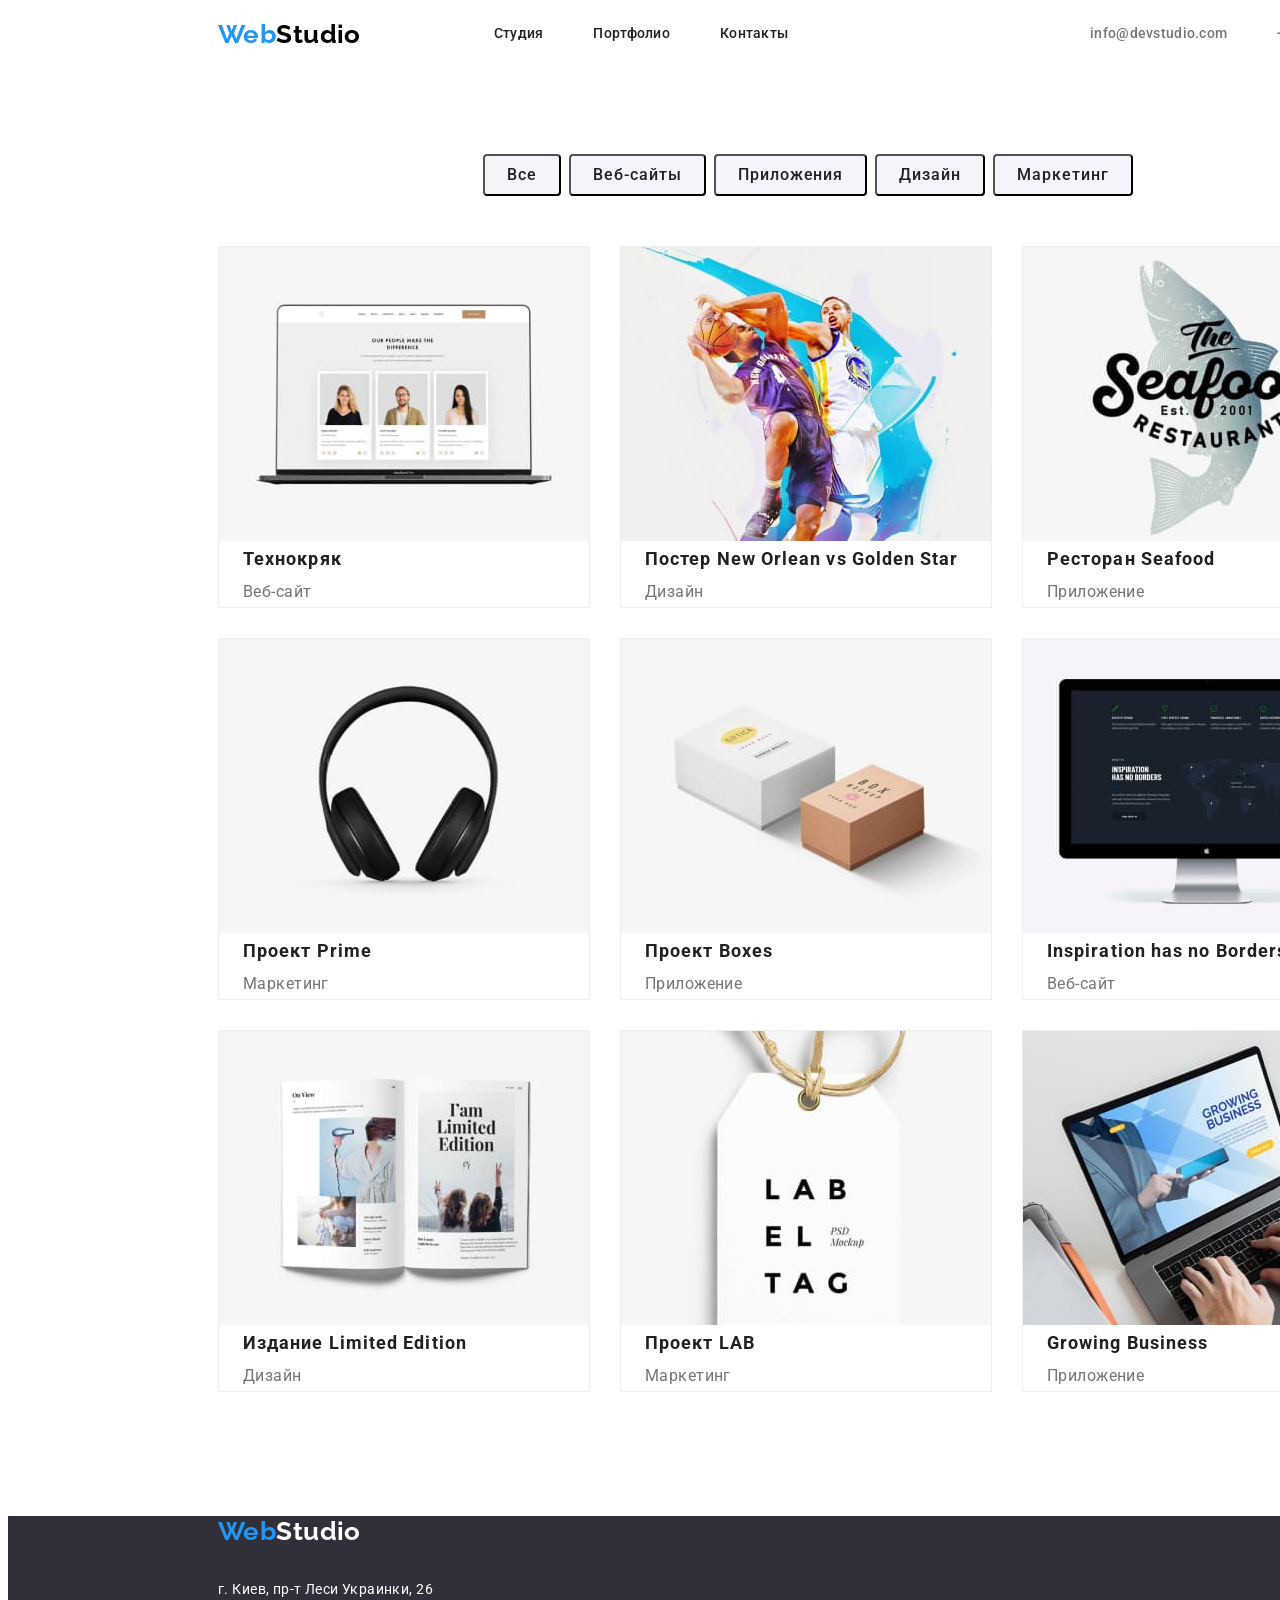
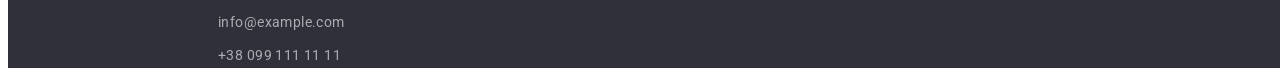
==== commit feeb19a1: "yfytctyyz aktrc ,jrcsd" ====
--- a/portfolio.html
+++ b/portfolio.html
@@ -11,15 +11,15 @@
     <link rel="stylesheet" href="./css/style.css">
 </head>
 <body>
-    <header class="header">
-        <nav>
+    <header class="header-portpholio container">
+        <nav class="nav-link">
         <a href="index.html" class="logo" > <span class="logo-word">Web</span>Studio</a>
    
         
             <ul class="list">
-                <li> <a href="index.html" class="link">Студия</a> </li>
-                <li> <a href="portfolio.html" class="link">Портфолио</a></li>
-                <li> <a href="" class="link">Контакты</a></li>
+                <li class="item"> <a href="index.html" class="link">Студия</a> </li>
+                <li class="item"> <a href="portfolio.html" class="link">Портфолио</a></li>
+                <li class="item"> <a href="" class="link">Контакты</a></li>
             </ul>         
      
     </nav>
@@ -27,118 +27,127 @@
             <ul class="contact">
                 <li><a href="mailto:info@devstudio.com" class="link">info@devstudio.com</a></li>
                 <li><a href="tel:+380961111111" class="link">+38 096 111 11 11</a></li>
-            </ul>                        
-    
-          
-    </header>
+            </ul>                                      
+     </header>
     <main>        
         <section>
-            <h1 class="section-title"> Наши проекты</h1>
-            <ul class="project">
-                <li><button type="button" class="button">Все</button></li>
-                <li><button type="button" class="button">Веб-сайты</button></li>
-                <li><button type="button" class="button">Приложения</button></li>
-                <li><button type="button" class="button">Дизайн</button></li>
-                <li><button type="button" class="button">Маркетинг</button></li>
-            </ul>
-            <ul>
-                <li>
-                    <img src="./imige/potfolioimg(1).jpg" width="370" alt="профили трёх сотрудников комрании на мониторе">
-                    <h2 class="title-item">
-                        Технокряк
-                    </h2>
-                    <p class="text">
-                        Веб-сайт
-                    </p>
-                </li>
-                <li>
-                    <img src="./imige/potfolioimg(2).jpg" width="370" alt="два баскетболиста с мячом">
-                    <h2 class="title-item">
-                        Постер New Orlean vs Golden Star
-                    </h2>
-                    <p  class="text">
-                        Дизайн
-                    </p>
-                </li>
-                <li> 
-                    <img src="./imige/potfolioimg(3).jpg" width="370" alt="рыба с надписью на ней The Seafod Restaraunt">
-                    <h2 class="title-item">
-                        Ресторан Seafood
-                    </h2>
-                    <p class="text">
-                        Приложение
-                    </p>
-                </li>
-                <li> 
-                    <img src="./imige/potfolioimg(4).jpg" width="370" alt="наушники"> 
-                    <h2  class="title-item">
-                        Проект Prime
-                    </h2>
-                    <p class="text">
-                        Маркетинг 
-                    </p>
-                </li>
-                <li>
-                    <img src="./imige/potfolioimg(5).jpg" width="370" alt="две картонные коробки">
-                    <h2 class="title-item">
-                        Проект Boxes
-                    </h2>
-                    <p class="text">
-                        Приложение
-                    </p>
-                </li>
-                <li>
-                    <img src="./imige/potfolioimg(6).jpg" width="370" alt="страница сайта Inspiration has no Borders">
-                    <h2  class="title-item">
-                        Inspiration has no Borders
-                    </h2>
-                    <p class="text">
-                        Веб-сайт
-                    </p>
-                </li>
-                <li>
-                    <img src="./imige/potfolioimg(7).jpg" width="370" alt="раскрытая книга">
-                    <h2 class="title-item">
-                        Издание Limited Edition
-                    </h2>
-                    <p class="text">
-                        Дизайн
-                    </p>
-                </li>
-                <li>
-                    <img src="./imige/potfolioimg(8).jpg" width="370" alt="бейдж с надписью LAB EL TEB">
-                    <h2 class="title-item">
-                        Проект LAB
-                    </h2>
-                    <p class="text">
-                        Маркетинг
-                    </p>
-                </li>
-                <li>
-                    <img src="./imige/potfolioimg(9).jpg" width="370" alt="открытое на net book Приложение Growing Business">
-                    <h2 class="title-item">
-                        Growing Business
-                    </h2 >
-                    <p class="text">
-                        Приложение
-                    </p>
-                </li>
-            </ul>
+            <div class="container">
+                <h1 class="portpholio-title"> Наши проекты</h1>
+                <ul class="project">
+                    <li class="item"><button type="button" class="button">Все</button></li>
+                    <li class="item"><button type="button" class="button">Веб-сайты</button></li>
+                    <li class="item"><button type="button" class="button">Приложения</button></li>
+                    <li class="item"><button type="button" class="button">Дизайн</button></li>
+                    <li class="item"><button type="button" class="button">Маркетинг</button></li>
+                </ul>
+            </div>
+            <div class="container">
+                <ul class="portpholio">
+                    <li class="item">
+                        <img  class="portpholio-img"src="./imige/potfolioimg(1).jpg" width="370" alt="профили трёх сотрудников комрании на мониторе">
+                        <h2 class="title-item">
+                            Технокряк
+                        </h2>
+                        <p class="text">
+                            Веб-сайт
+                        </p>
+                    </li>
+                    <li class="item">
+                        <img  class="portpholio-img"src="./imige/potfolioimg(2).jpg" width="370" alt="два баскетболиста с мячом">
+                        <h2 class="title-item">
+                            Постер New Orlean vs Golden Star
+                        </h2>
+                        <p  class="text">
+                            Дизайн
+                        </p>
+                    </li>
+                    <li class="item"> 
+                        <img  class="portpholio-img"src="./imige/potfolioimg(3).jpg" width="370" alt="рыба с надписью на ней The Seafod Restaraunt">
+                        <h2 class="title-item">
+                            Ресторан Seafood
+                        </h2>
+                        <p class="text">
+                            Приложение
+                        </p>
+                    </li>
+                    <li class="item"> 
+                        <img class="portpholio-img" src="./imige/potfolioimg(4).jpg" width="370" alt="наушники"> 
+                        <h2  class="title-item">
+                            Проект Prime
+                        </h2>
+                        <p class="text">
+                            Маркетинг 
+                        </p>
+                    </li>
+                    <li class="item">
+                        <img class="portpholio-img" src="./imige/potfolioimg(5).jpg" width="370" alt="две картонные коробки">
+                        <h2 class="title-item">
+                            Проект Boxes
+                        </h2>
+                        <p class="text">
+                            Приложение
+                        </p>
+                    </li>
+                    <li class="item">
+                        <img class="portpholio-img" src="./imige/potfolioimg(6).jpg" width="370" alt="страница сайта Inspiration has no Borders">
+                        <h2  class="title-item">
+                            Inspiration has no Borders
+                        </h2>
+                        <p class="text">
+                            Веб-сайт
+                        </p>
+                    </li>
+                    <li class="item">
+                        <img class="portpholio-img" src="./imige/potfolioimg(7).jpg" width="370" alt="раскрытая книга">
+                        <h2 class="title-item">
+                            Издание Limited Edition
+                        </h2>
+                        <p class="text">
+                            Дизайн
+                        </p>
+                    </li>
+                    <li class="item">
+                        <img class="portpholio-img" src="./imige/potfolioimg(8).jpg" width="370" alt="бейдж с надписью LAB EL TEB">
+                        <h2 class="title-item">
+                            Проект LAB
+                        </h2>
+                        <p class="text">
+                            Маркетинг
+                        </p>
+                    </li>
+                    <li class="item">
+                        <img class="portpholio-img" src="./imige/potfolioimg(9).jpg" width="370" alt="открытое на net book Приложение Growing Business">
+                        <h2 class="title-item">
+                            Growing Business
+                        </h2 >
+                        <p class="text">
+                            Приложение
+                        </p>
+                    </li>
+                </ul>
+            </div>
         </section>
                     
     </main>
     <footer class="footer">
-        <a href="index.html" class="logo"> <span class="logo-word">Web</span>Studio</a>
-        <address>
-            <ul class="address-list">
-                <li> <a href="mailto:info@example.com" class="link">info@example.com</a> 
-                </li>
-               <li> <a href="https://www.google.com/maps/place/%D0%B1%D1%83%D0%BB.+%D0%9B%D0%B5%D1%81%D0%B8+%D0%A3%D0%BA%D1%80%D0%B0%D0%B8%D0%BD%D0%BA%D0%B8,+26,+%D0%9A%D0%B8%D0%B5%D0%B2,+02000/@50.4262118,30.5360923,17.5z/data=!4m5!3m4!1s0x40d4cf0e033ecbe9:0x57a4dffefec77da0!8m2!3d50.4265807!4d30.5383858" class="link"><span class="address"> г. Киев, пр-т Леси Украинки, 26</span></a>
-               </li>
-               <li><a href="tel:+380991111111" class="link">+38 099 111 11 11</a>
-               </li>
-            </ul>
-        </address>       
-</footer>
+        <div class="container ">
+            <div class="logo-footer">
+             <a href="index.html" class="logo"> <span class="logo-word">Web</span>Studio</a>
+            </div>
+         <address>
+             <ul class="address-list">
+                 <li class="item">
+                     <a href="https://www.google.com/maps/place/%D0%B1%D1%83%D0%BB.+%D0%9B%D0%B5%D1%81%D0%B8+%D0%A3%D0%BA%D1%80%D0%B0%D0%B8%D0%BD%D0%BA%D0%B8,+26,+%D0%9A%D0%B8%D0%B5%D0%B2,+02000/@50.4262118,30.5360923,17.5z/data=!4m5!3m4!1s0x40d4cf0e033ecbe9:0x57a4dffefec77da0!8m2!3d50.4265807!4d30.5383858" class="link"><span class="address"> г. Киев, пр-т Леси Украинки, 26</span></a>
+                 </li>
+                 <li class="item">
+                     <a href="mailto:info@example.com" class="link">info@example.com</a>
+                 </li>
+                 <li>
+                     <a href="tel:+380991111111" class="link">+38 099 111 11 11</a>
+                 </li class="item">
+             </ul>                        
+         </address>
+        </div>
+    </footer>
 </body>
 </html>
--- a/css/style.css
+++ b/css/style.css
@@ -5,6 +5,15 @@
     --ccolor-withe: #ffffff;
     --logo-color: #000000;
 }
+
+html{
+    box-sizing: border-box;}
+
+    *,
+    *::before,
+    *::after{
+    box-sizing: inherit;}
+
 body{
     background-color: var(--ccolor-withe);
     color: var(--primory-text-color);
@@ -13,27 +22,76 @@
     font-size: 14px;
     line-height: 1.71;
     letter-spacing: 0.03em;
+    width: 1600px;
 }
 
     ul{ list-style: none;}
 
-    .header .logo{
+    .container{
+        margin-left: auto;
+        margin-right: auto;
+        padding-left: 15px;
+        padding-right: 15px;
+        width: 1210px;
+    }
+
+    .header-portpholio{
+        display: flex;
+        margin-bottom: 94px;
+    }
+
+    .header{
+        display: flex;
+        margin-bottom: 94px;
+    }
+
+    .header-portpholio .logo{
+     margin-right: 93px;   
     color: var(--logo-color);
     text-decoration: none;
     font-family: 'Raleway';
     font-weight: 700;
     font-size: 26px;
     line-height: 1.19;
-
-
-
+}
+
+.header .logo{
+    margin-right: 93px;   
+   color: var(--logo-color);
+   text-decoration: none;
+   font-family: 'Raleway';
+   font-weight: 700;
+   font-size: 26px;
+   line-height: 1.19;
 }
 
 .logo-word{
     color: var(--accent-color);
 }
 
+.nav-link {
+    display: block;
+    display: flex;
+    align-items: center;
+}
+
+
+
+.list{
+    display: block;
+    display: flex;
+}
+
+.list .item + .item{
+    margin-left: 50px;
+}
+
+
+
+
 .list .link{
+    padding-top: 32px;
+    padding-bottom: 32px;
     color: var(--secondary-text-color);
     text-decoration: none;
     font-weight: 500;
@@ -46,7 +104,15 @@
     color: var(--accent-color);
 }
 
+.contact{
+    display: block;
+    display: flex;
+    align-items: center;
+    margin-left: auto;
+}
+
 .contact .link{
+    margin-left: 50px;
     color: var(--primory-text-color);
     text-decoration: none;
     font-weight: 500;
@@ -59,6 +125,8 @@
 }
 
 .hero-title{
+    margin-top: 0px;
+    margin-bottom: 30px;
     color: var(--ccolor-withe);
     /* времено фон */
     background-color: #2F303A;
@@ -71,6 +139,13 @@
 }
 
 .button{
+    margin-left: auto;
+    margin-right: auto;
+    margin-bottom: 94px;
+    padding: 10px 32px;
+    border-radius: 4px;
+    
+
     color: var(--ccolor-withe);
     background-color: var(--accent-color);
     font-family: inherit;
@@ -83,7 +158,8 @@
     letter-spacing: 0.06em;
 }
 
-.section-title{
+.title-peculiarties{
+    display: none;
     color: var(--secondary-text-color);
     font-weight: 700;
     font-size: 36px;
@@ -91,10 +167,118 @@
     text-align: center;
 }
 
+.peculiarties .title{
+    margin-top: 0px;
+    margin-bottom: 10px;
+}
+
+.peculiarties{
+    display:block;
+    display: flex;
+    padding-left: 0px;
+    margin-top: 0px;
+    margin-bottom: 94px;
+    
+}
+
+
+
+.peculiarties .text{
+    margin-top: 0px;
+    margin-bottom: 0px;   
+   
+}
+
+.peculiarties .item{
+    width: 270px;
+    margin-right: 30px;
+    align-items: center;      
+}
+
+.peculiarties .item:nth-child(4n){
+    margin-right: 0px;
+}
+
+.work-title{
+    margin-top: 0px;
+    margin-bottom: 50px;
+
+    color: var(--secondary-text-color);
+    font-weight: 700;
+    font-size: 36px;
+    line-height: 1.67;
+    text-align: center;
+}
+
+.work{
+    display: block;
+    display: flex;
+    margin-top: 0px;
+    margin-bottom: 94px;
+    padding: 0px 0px 0px 0px;
+}
+
+.work .item{   
+    margin-right: 30px;
+}
+
+.work-img{
+    display: block;
+    width: 370px;
+}
+
+
+
+.work .item:nth-child(3n){
+    margin-right: 0px;
+}
+
+.comand-title{
+    margin-top: 0px;
+    margin-bottom: 50px;
+
+    color: var(--secondary-text-color);
+    font-weight: 700;
+    font-size: 36px;
+    line-height: 1.67;
+    text-align: center;
+}
+
+.comand-list{
+    display: block;
+    display: flex;
+    padding: 0px 0px 0px 0px;
+    margin-bottom: 94px;
+}
+
+.comand-img{
+    display: block;
+    width: 270px;
+    margin-right: 30px;
+    margin-bottom: 30px;   
+}
+
+.comand-list .comand-img:nth-child(4n){
+    margin-right: 0px;
+}
+
+.comand-list.item{
+    margin-right: 30px;
+}
+.comand-list .title{
+    margin-top: 0px;
+    margin-bottom: 10px;
+}
+
+.comand-list .text{
+    margin-top: 0px;
+    margin-bottom: 0px;
+}
+
 .title{
     color: var(--secondary-text-color);
     font-weight: 700;
-    font-size: 14px;
+    font-size: 14px;: 0px;
     line-height: 1.4;
     text-transform: uppercase;
 }
@@ -107,7 +291,8 @@
     background-color: #2F303A;
 }
 
-.footer .logo{
+.footer .logo{ 
+    
     color: var(--ccolor-withe);
     text-decoration: none;
     font-family: 'Raleway';
@@ -116,9 +301,24 @@
     line-height: 1.19;
 }
 
+.logo-footer{
+    margin-bottom: 30px;
+}
+
 .address{
     color: var(--ccolor-withe);    
 }
+.address-list{
+    margin-top: 0px;
+    margin-bottom: 0px0;
+    padding: 0px 0px 0px 0px;
+}
+
+.address-list .item{
+    margin-bottom: 9px;
+}
+
+
 .address:hover, .address:focus{
     color: var(--accent-color);
 }
@@ -137,7 +337,38 @@
     color: var(--accent-color);
 }
 
+.portpholio-title{
+    display: none;
+    color: var(--secondary-text-color);
+    font-weight: 700;
+    font-size: 36px;
+    line-height: 1.67;
+    text-align: center;
+}
+
+.project{
+    display: block;
+    display: flex;
+    margin-top: 0px;
+    margin-bottom: 50px;
+    padding-left: 0px;
+    justify-content: center;
+}
+
+.project .item{
+    justify-content: center;
+    margin-bottom: 0px;
+}
+
+.project .item + .item{
+    margin-left: 8px;
+}
+
 .project .button{
+    padding: 6px 22px;
+    border-radius: 4px;
+    margin-bottom: 0px;
+
     font-family: inherit;
     color: var(--secondary-text-color);
     background-color: #F5F4FA;
@@ -150,6 +381,48 @@
 .project .button:hover, .project .button:focus{
     color: var(--ccolor-withe);
     background-color: var(--accent-color);
+}
+
+.portpholio{
+ 
+    display: flex;
+    flex-wrap: wrap;
+    margin-top: 0px;
+    margin-bottom: 94px;
+    padding-left: 0px;
+
+}
+.portpholio-img{
+    display: block;
+    flex: calc((100%-60px)/3);
+    margin-bottom: 20px;
+}
+.portpholio .title-item{
+    margin-top: 0px;
+    margin-bottom: 4px;
+    margin-left: 24px;
+}
+
+.portpholio .item{ 
+    display: block;
+    border: 1px solid rgba(238, 238, 238, 1);
+    align-items: center;
+    margin-right: 30px;
+    margin-bottom: 30px;  
+}
+
+.portpholio .item:nth-child(3n){
+    margin-right: 0px;
+}
+
+.portpholio .item :nth-last-child(-n+3){
+    margin-bottom: 0px;
+}
+
+.portpholio .text{
+    margin-top: 0px;
+    margin-bottom: 0px;
+    margin-left: 24px;
 }
     
 .title-item{
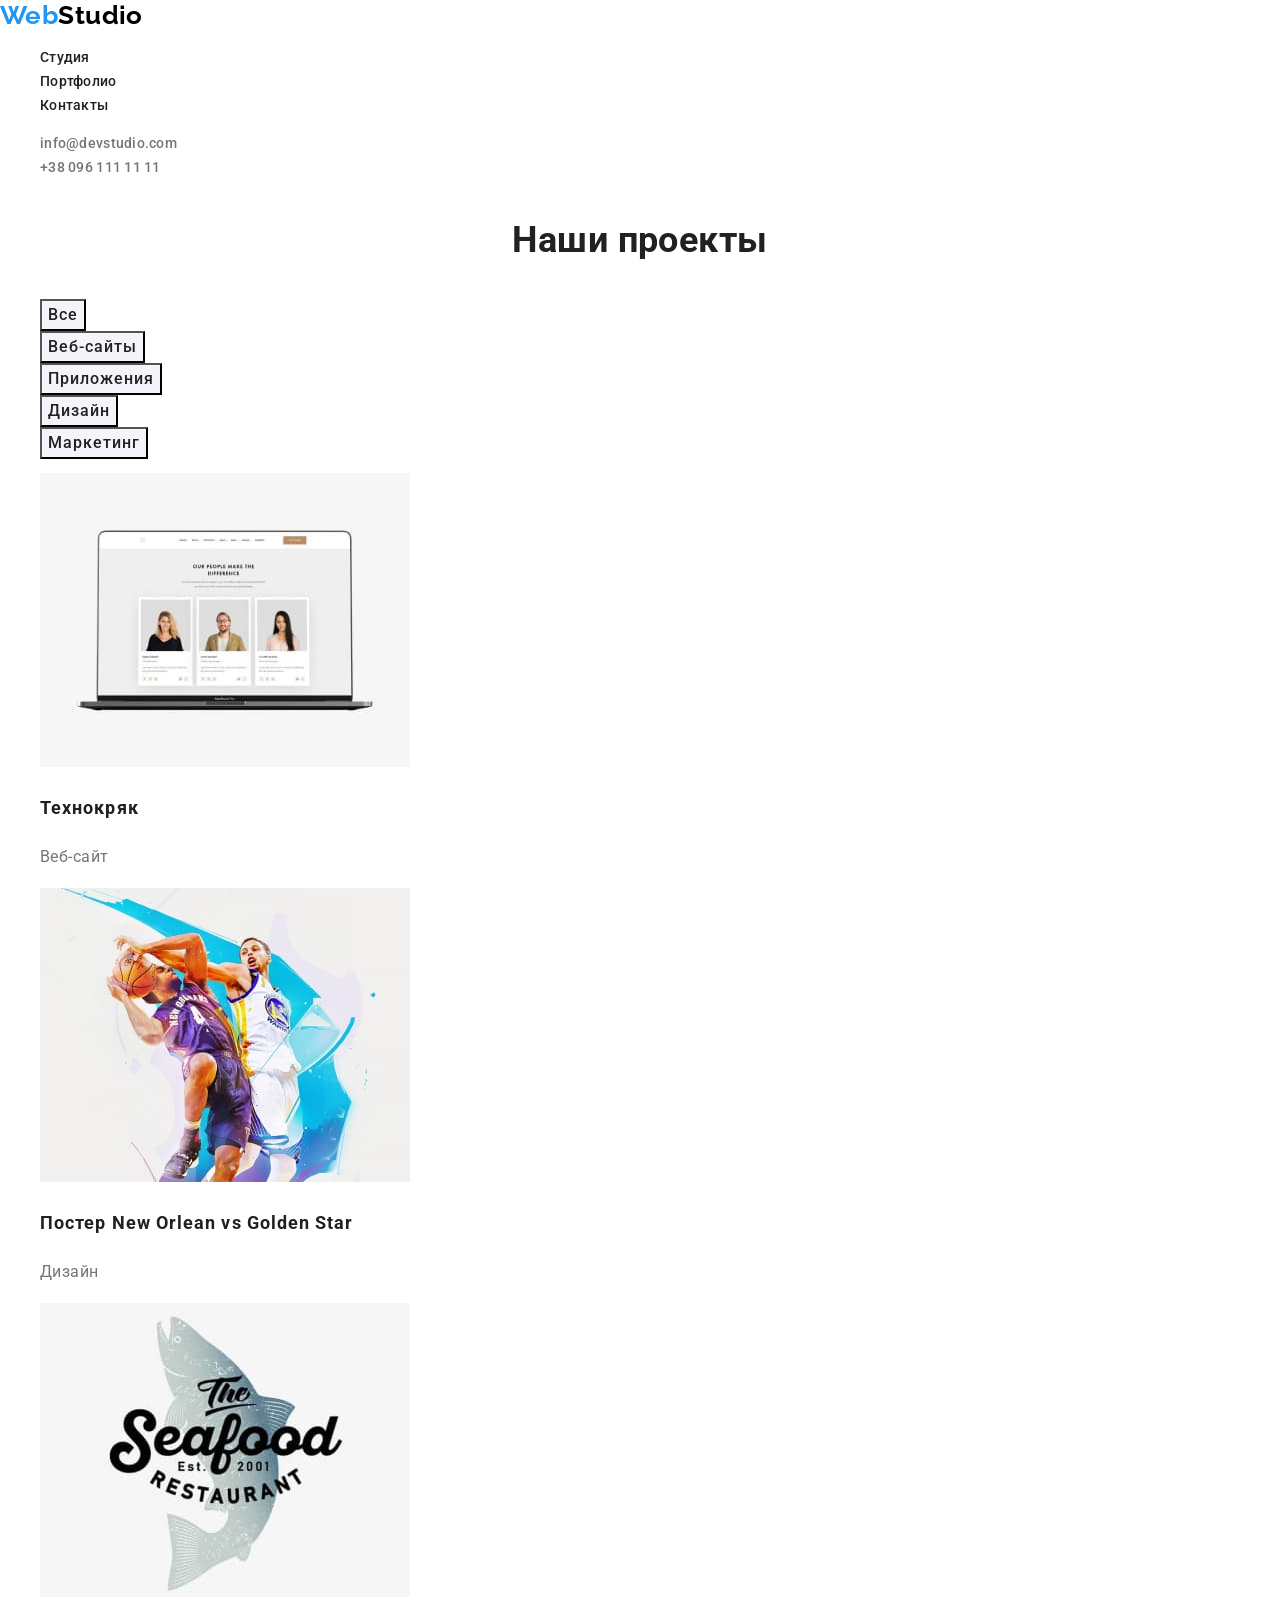
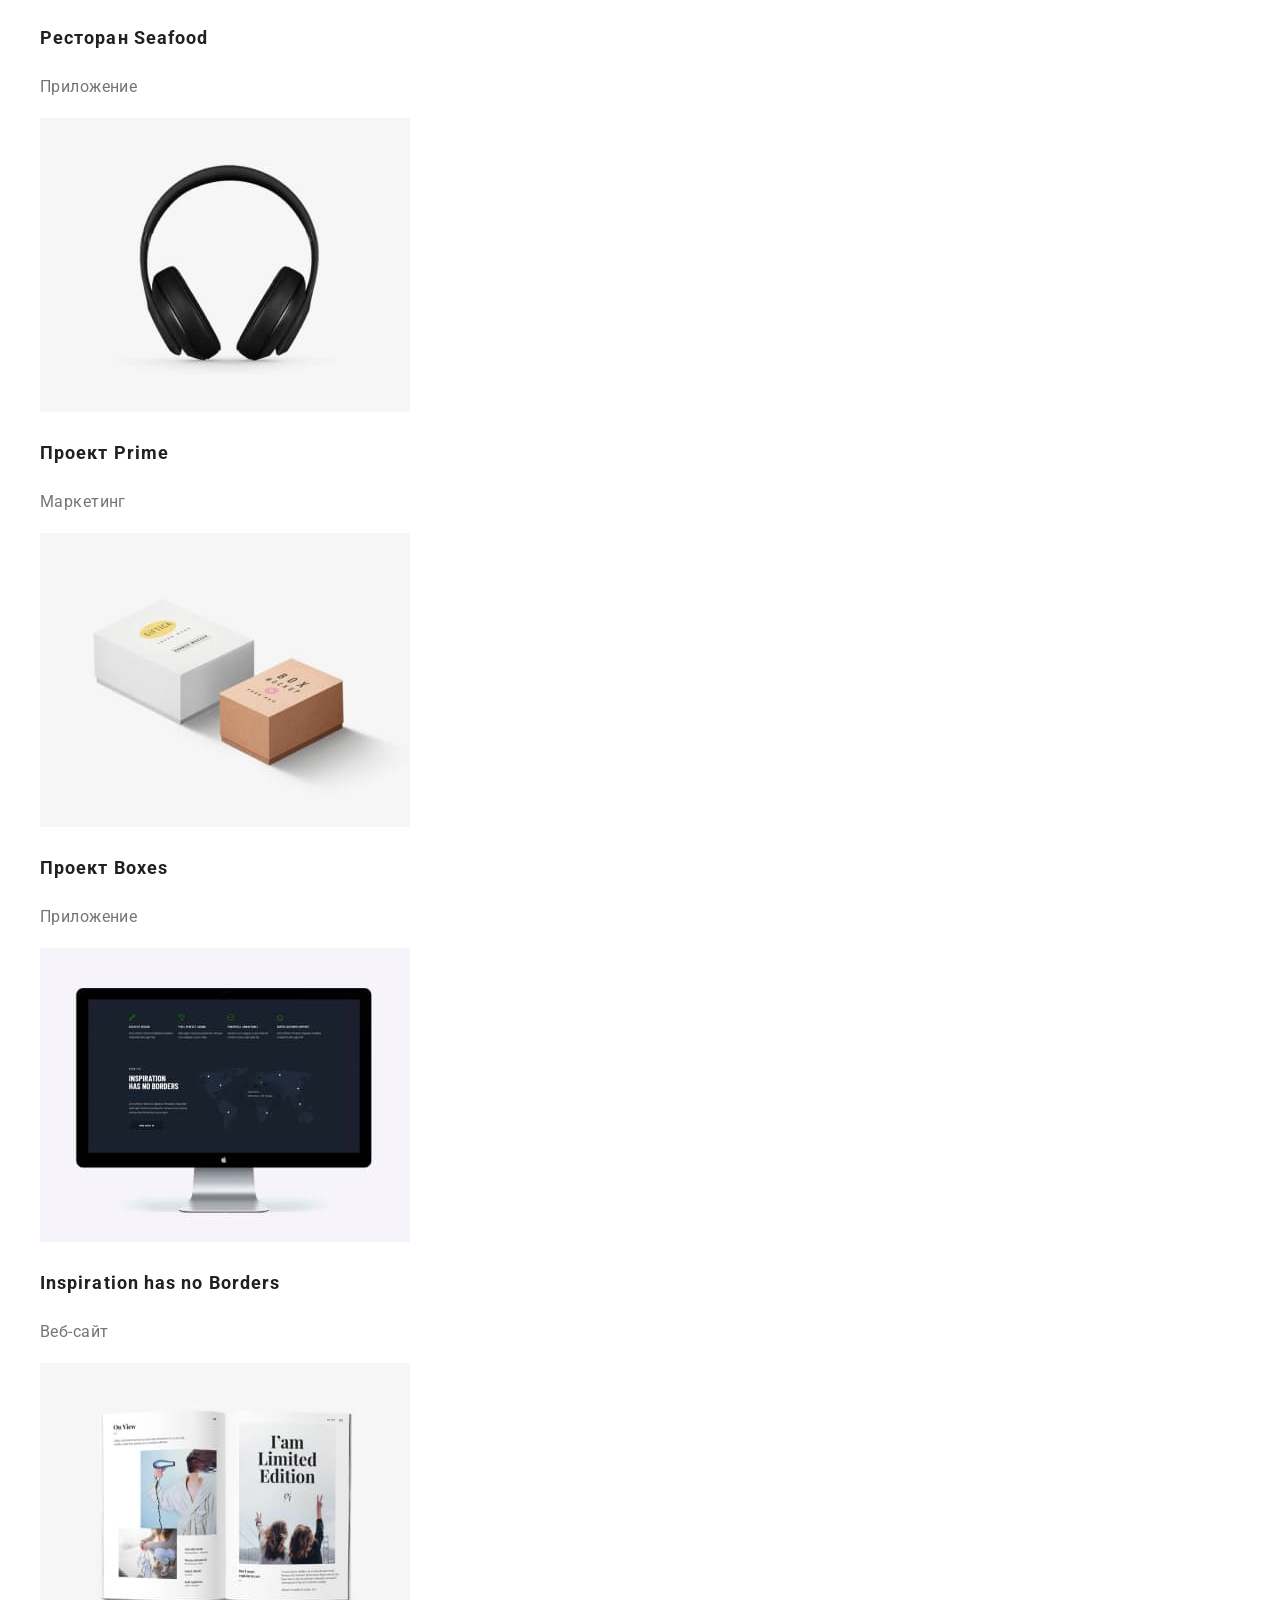
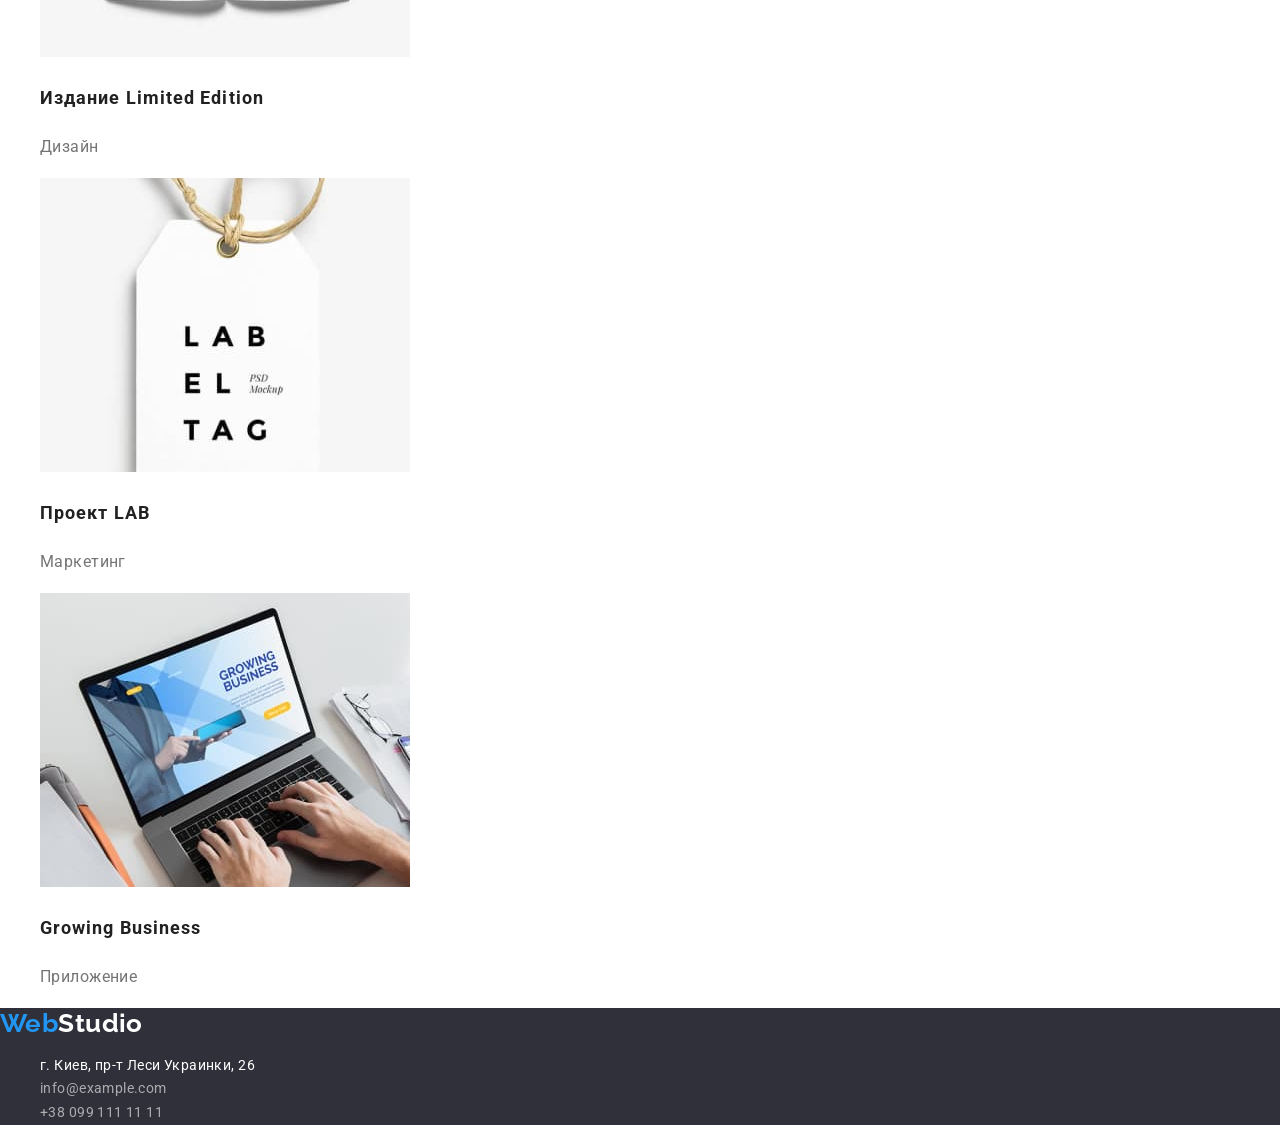
==== commit f4650108: "дз33" ====
--- a/portfolio.html
+++ b/portfolio.html
@@ -7,11 +7,12 @@
     <title>portfolio</title>
     <link rel="preconnect" href="https://fonts.googleapis.com">
     <link rel="preconnect" href="https://fonts.gstatic.com" crossorigin>
-    <link href="https://fonts.googleapis.com/css2?family=Raleway:wght@700&family=Roboto:wght@400;500;700;900&display=swap" rel="stylesheet">   
+    <link href="https://fonts.googleapis.com/css2?family=Raleway:wght@700&family=Roboto:wght@400;500;700;900&display=swap" rel="stylesheet"> 
+    <link rel="stylesheet" href="https://cdnjs.cloudflare.com/ajax/libs/modern-normalize/1.1.0/modern-normalize.min.css">  
     <link rel="stylesheet" href="./css/style.css">
 </head>
 <body>
-    <header class="header-portpholio container">
+    <header class="header-portpholio">
         <nav class="nav-link">
         <a href="index.html" class="logo" > <span class="logo-word">Web</span>Studio</a>
    
@@ -31,7 +32,7 @@
      </header>
     <main>        
         <section>
-            <div class="container">
+            <div>
                 <h1 class="portpholio-title"> Наши проекты</h1>
                 <ul class="project">
                     <li class="item"><button type="button" class="button">Все</button></li>
@@ -41,10 +42,10 @@
                     <li class="item"><button type="button" class="button">Маркетинг</button></li>
                 </ul>
             </div>
-            <div class="container">
+            <div>
                 <ul class="portpholio">
                     <li class="item">
-                        <img  class="portpholio-img"src="./imige/potfolioimg(1).jpg" width="370" alt="профили трёх сотрудников комрании на мониторе">
+                        <img  class="portpholio-img" src="./imige/potfolioimg(1).jpg" width="370" alt="профили трёх сотрудников комрании на мониторе">
                         <h2 class="title-item">
                             Технокряк
                         </h2>
@@ -53,7 +54,7 @@
                         </p>
                     </li>
                     <li class="item">
-                        <img  class="portpholio-img"src="./imige/potfolioimg(2).jpg" width="370" alt="два баскетболиста с мячом">
+                        <img  class="portpholio-img" src="./imige/potfolioimg(2).jpg" width="370" alt="два баскетболиста с мячом">
                         <h2 class="title-item">
                             Постер New Orlean vs Golden Star
                         </h2>
@@ -62,7 +63,7 @@
                         </p>
                     </li>
                     <li class="item"> 
-                        <img  class="portpholio-img"src="./imige/potfolioimg(3).jpg" width="370" alt="рыба с надписью на ней The Seafod Restaraunt">
+                        <img  class="portpholio-img" src="./imige/potfolioimg(3).jpg" width="370" alt="рыба с надписью на ней The Seafod Restaraunt">
                         <h2 class="title-item">
                             Ресторан Seafood
                         </h2>
@@ -130,21 +131,21 @@
                     
     </main>
     <footer class="footer">
-        <div class="container ">
+        <div">
             <div class="logo-footer">
              <a href="index.html" class="logo"> <span class="logo-word">Web</span>Studio</a>
             </div>
          <address>
              <ul class="address-list">
                  <li class="item">
-                     <a href="https://www.google.com/maps/place/%D0%B1%D1%83%D0%BB.+%D0%9B%D0%B5%D1%81%D0%B8+%D0%A3%D0%BA%D1%80%D0%B0%D0%B8%D0%BD%D0%BA%D0%B8,+26,+%D0%9A%D0%B8%D0%B5%D0%B2,+02000/@50.4262118,30.5360923,17.5z/data=!4m5!3m4!1s0x40d4cf0e033ecbe9:0x57a4dffefec77da0!8m2!3d50.4265807!4d30.5383858" class="link"><span class="address"> г. Киев, пр-т Леси Украинки, 26</span></a>
+                     <a href="https://www.google.com/maps/place/%D0%B1%D1%83%D0%BB.+%D0%9B%D0%B5%D1%81%D0%B8+%D0%A3%D0%BA%D1%80%D0%B0%D0%B8%D0%BD%D0%BA%D0%B8,+26,+%D0%9A%D0%B8%D0%B5%D0%B2,+02000/@50.4262118,30.5360923,17.5z/data=!4m5!3m4!1s0x40d4cf0e033ecbe9:0x57a4dffefec77da0!8m2!3d50.4265807!4d30.5383858" target="_blanc" class="link"><span class="address"> г. Киев, пр-т Леси Украинки, 26</span></a>
                  </li>
                  <li class="item">
                      <a href="mailto:info@example.com" class="link">info@example.com</a>
                  </li>
-                 <li>
+                 <li class="item">
                      <a href="tel:+380991111111" class="link">+38 099 111 11 11</a>
-                 </li class="item">
+                 </li>
              </ul>                        
          </address>
         </div>
--- a/css/style.css
+++ b/css/style.css
@@ -6,14 +6,6 @@
     --logo-color: #000000;
 }
 
-html{
-    box-sizing: border-box;}
-
-    *,
-    *::before,
-    *::after{
-    box-sizing: inherit;}
-
 body{
     background-color: var(--ccolor-withe);
     color: var(--primory-text-color);
@@ -22,31 +14,13 @@
     font-size: 14px;
     line-height: 1.71;
     letter-spacing: 0.03em;
-    width: 1600px;
+ 
 }
 
     ul{ list-style: none;}
 
-    .container{
-        margin-left: auto;
-        margin-right: auto;
-        padding-left: 15px;
-        padding-right: 15px;
-        width: 1210px;
-    }
-
-    .header-portpholio{
-        display: flex;
-        margin-bottom: 94px;
-    }
-
-    .header{
-        display: flex;
-        margin-bottom: 94px;
-    }
-
     .header-portpholio .logo{
-     margin-right: 93px;   
+       
     color: var(--logo-color);
     text-decoration: none;
     font-family: 'Raleway';
@@ -56,7 +30,7 @@
 }
 
 .header .logo{
-    margin-right: 93px;   
+      
    color: var(--logo-color);
    text-decoration: none;
    font-family: 'Raleway';
@@ -68,30 +42,8 @@
 .logo-word{
     color: var(--accent-color);
 }
-
-.nav-link {
-    display: block;
-    display: flex;
-    align-items: center;
-}
-
-
-
-.list{
-    display: block;
-    display: flex;
-}
-
-.list .item + .item{
-    margin-left: 50px;
-}
-
-
-
-
+    
 .list .link{
-    padding-top: 32px;
-    padding-bottom: 32px;
     color: var(--secondary-text-color);
     text-decoration: none;
     font-weight: 500;
@@ -104,15 +56,9 @@
     color: var(--accent-color);
 }
 
-.contact{
-    display: block;
-    display: flex;
-    align-items: center;
-    margin-left: auto;
-}
+
 
 .contact .link{
-    margin-left: 50px;
     color: var(--primory-text-color);
     text-decoration: none;
     font-weight: 500;
@@ -125,10 +71,9 @@
 }
 
 .hero-title{
-    margin-top: 0px;
-    margin-bottom: 30px;
-    color: var(--ccolor-withe);
+   
     /* времено фон */
+    color: var(--ccolor-withe);
     background-color: #2F303A;
     font-weight: 900;
     font-size: 44px;
@@ -139,148 +84,56 @@
 }
 
 .button{
-    margin-left: auto;
-    margin-right: auto;
-    margin-bottom: 94px;
-    padding: 10px 32px;
-    border-radius: 4px;
-    
-
     color: var(--ccolor-withe);
     background-color: var(--accent-color);
     font-family: inherit;
     font-weight: 700;
     font-size: 16px;
     line-height: 1,88;
-    display: flex;
-    align-items: center;
-    text-align: center;
     letter-spacing: 0.06em;
+   
 }
 
 .title-peculiarties{
-    display: none;
-    color: var(--secondary-text-color);
-    font-weight: 700;
-    font-size: 36px;
-    line-height: 1.67;
-    text-align: center;
-}
-
-.peculiarties .title{
-    margin-top: 0px;
-    margin-bottom: 10px;
-}
-
-.peculiarties{
-    display:block;
-    display: flex;
-    padding-left: 0px;
-    margin-top: 0px;
-    margin-bottom: 94px;
-    
+   
+    color: var(--secondary-text-color);
+    font-weight: 700;
+    font-size: 36px;
+    line-height: 1.67;
+    text-align: center;
 }
 
 
 
 .peculiarties .text{
-    margin-top: 0px;
-    margin-bottom: 0px;   
-   
-}
-
-.peculiarties .item{
-    width: 270px;
-    margin-right: 30px;
-    align-items: center;      
-}
-
-.peculiarties .item:nth-child(4n){
-    margin-right: 0px;
-}
+    font-size: 14px;
+    line-height: 1.71;
+   
+} 
 
 .work-title{
-    margin-top: 0px;
-    margin-bottom: 50px;
-
-    color: var(--secondary-text-color);
-    font-weight: 700;
-    font-size: 36px;
-    line-height: 1.67;
-    text-align: center;
-}
-
-.work{
-    display: block;
-    display: flex;
-    margin-top: 0px;
-    margin-bottom: 94px;
-    padding: 0px 0px 0px 0px;
-}
-
-.work .item{   
-    margin-right: 30px;
-}
-
-.work-img{
-    display: block;
-    width: 370px;
-}
-
-
-
-.work .item:nth-child(3n){
-    margin-right: 0px;
+    color: var(--secondary-text-color);
+    font-weight: 700;
+    font-size: 36px;
+    line-height: 1.67;
+    text-align: center;
 }
 
 .comand-title{
-    margin-top: 0px;
-    margin-bottom: 50px;
-
-    color: var(--secondary-text-color);
-    font-weight: 700;
-    font-size: 36px;
-    line-height: 1.67;
-    text-align: center;
-}
-
-.comand-list{
-    display: block;
-    display: flex;
-    padding: 0px 0px 0px 0px;
-    margin-bottom: 94px;
-}
-
-.comand-img{
-    display: block;
-    width: 270px;
-    margin-right: 30px;
-    margin-bottom: 30px;   
-}
-
-.comand-list .comand-img:nth-child(4n){
-    margin-right: 0px;
-}
-
-.comand-list.item{
-    margin-right: 30px;
-}
-.comand-list .title{
-    margin-top: 0px;
-    margin-bottom: 10px;
-}
-
-.comand-list .text{
-    margin-top: 0px;
-    margin-bottom: 0px;
+    color: var(--secondary-text-color);
+    font-weight: 700;
+    font-size: 36px;
+    line-height: 1.67;
+    text-align: center;
 }
 
 .title{
     color: var(--secondary-text-color);
     font-weight: 700;
-    font-size: 14px;: 0px;
+    font-size: 14px; 
     line-height: 1.4;
     text-transform: uppercase;
+    
 }
 
 .comand{
@@ -301,21 +154,10 @@
     line-height: 1.19;
 }
 
-.logo-footer{
-    margin-bottom: 30px;
-}
+
 
 .address{
     color: var(--ccolor-withe);    
-}
-.address-list{
-    margin-top: 0px;
-    margin-bottom: 0px0;
-    padding: 0px 0px 0px 0px;
-}
-
-.address-list .item{
-    margin-bottom: 9px;
 }
 
 
@@ -338,37 +180,15 @@
 }
 
 .portpholio-title{
-    display: none;
-    color: var(--secondary-text-color);
-    font-weight: 700;
-    font-size: 36px;
-    line-height: 1.67;
-    text-align: center;
-}
-
-.project{
-    display: block;
-    display: flex;
-    margin-top: 0px;
-    margin-bottom: 50px;
-    padding-left: 0px;
-    justify-content: center;
-}
-
-.project .item{
-    justify-content: center;
-    margin-bottom: 0px;
-}
-
-.project .item + .item{
-    margin-left: 8px;
-}
+    color: var(--secondary-text-color);
+    font-weight: 700;
+    font-size: 36px;
+    line-height: 1.67;
+    text-align: center;
+}
+
 
 .project .button{
-    padding: 6px 22px;
-    border-radius: 4px;
-    margin-bottom: 0px;
-
     font-family: inherit;
     color: var(--secondary-text-color);
     background-color: #F5F4FA;
@@ -381,50 +201,7 @@
 .project .button:hover, .project .button:focus{
     color: var(--ccolor-withe);
     background-color: var(--accent-color);
-}
-
-.portpholio{
- 
-    display: flex;
-    flex-wrap: wrap;
-    margin-top: 0px;
-    margin-bottom: 94px;
-    padding-left: 0px;
-
-}
-.portpholio-img{
-    display: block;
-    flex: calc((100%-60px)/3);
-    margin-bottom: 20px;
-}
-.portpholio .title-item{
-    margin-top: 0px;
-    margin-bottom: 4px;
-    margin-left: 24px;
-}
-
-.portpholio .item{ 
-    display: block;
-    border: 1px solid rgba(238, 238, 238, 1);
-    align-items: center;
-    margin-right: 30px;
-    margin-bottom: 30px;  
-}
-
-.portpholio .item:nth-child(3n){
-    margin-right: 0px;
-}
-
-.portpholio .item :nth-last-child(-n+3){
-    margin-bottom: 0px;
-}
-
-.portpholio .text{
-    margin-top: 0px;
-    margin-bottom: 0px;
-    margin-left: 24px;
-}
-    
+}   
 .title-item{
     color: #212121;
     ont-weight: 700;
